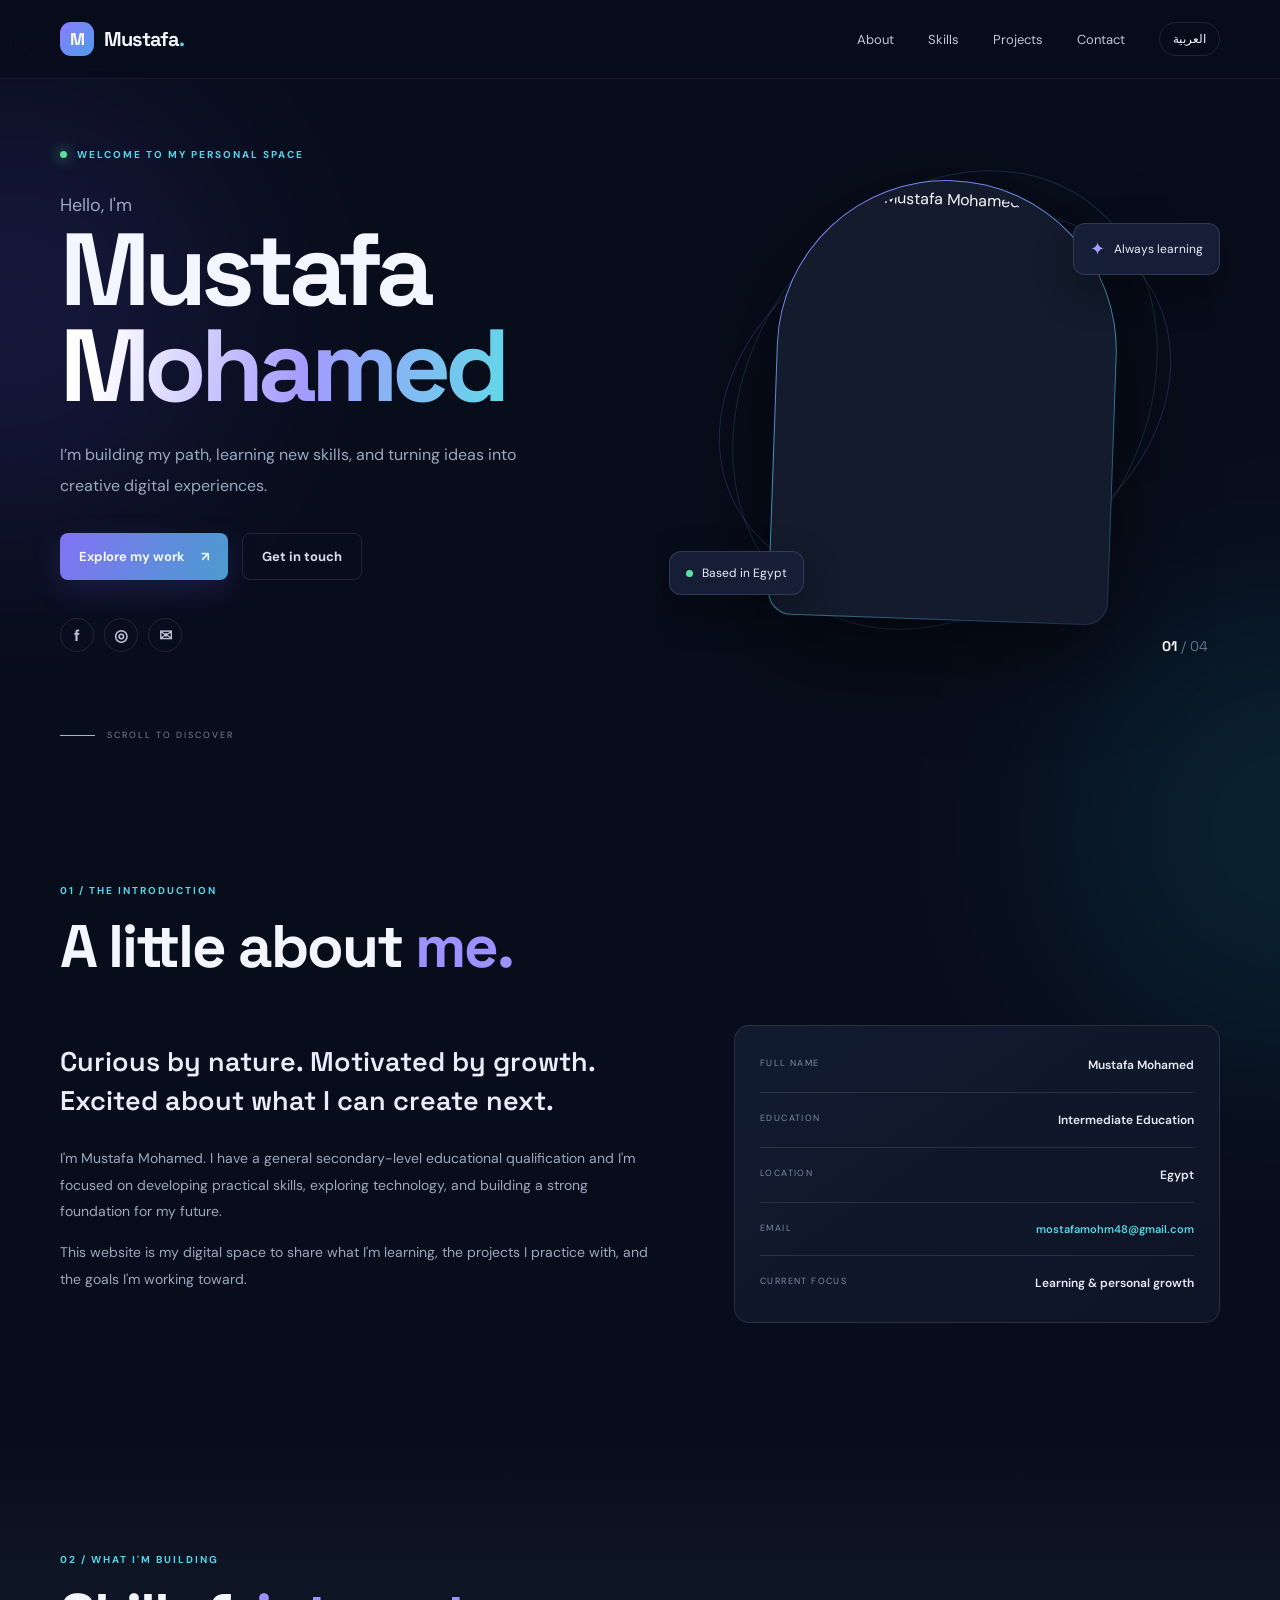
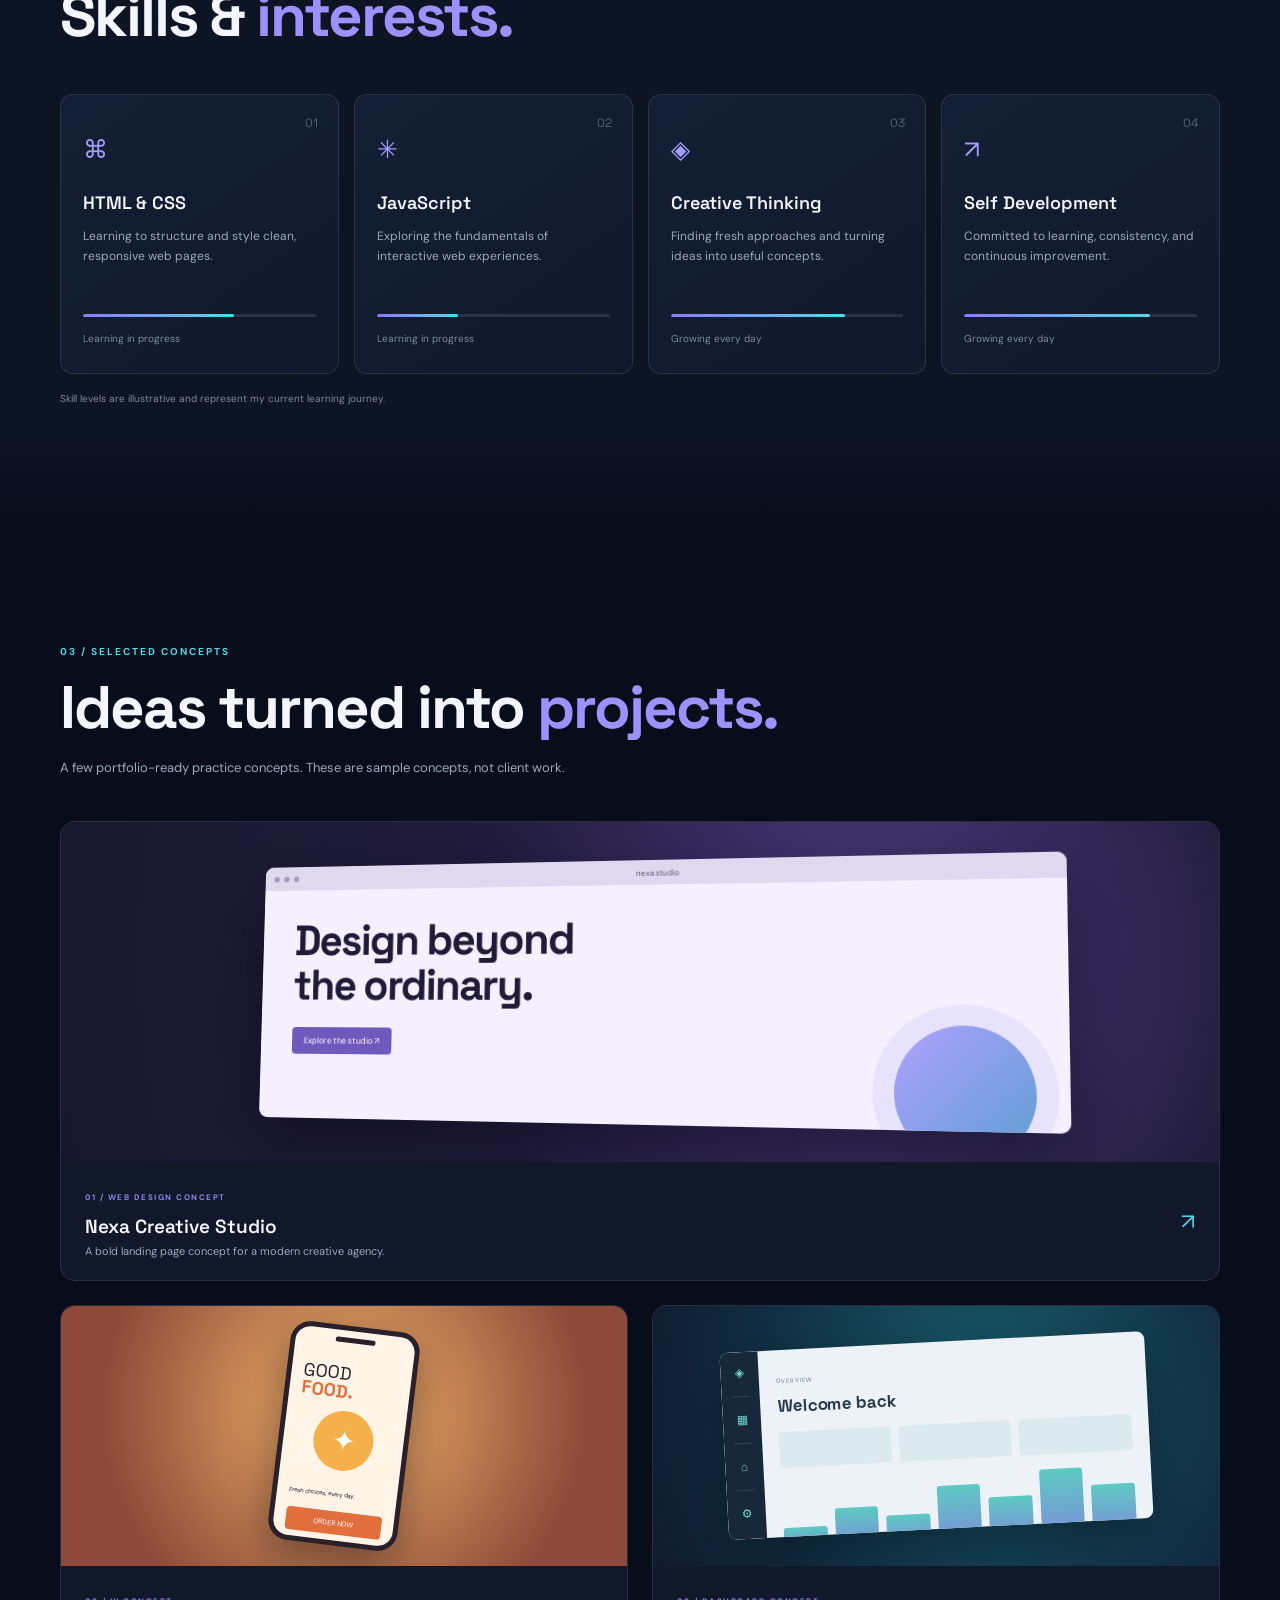
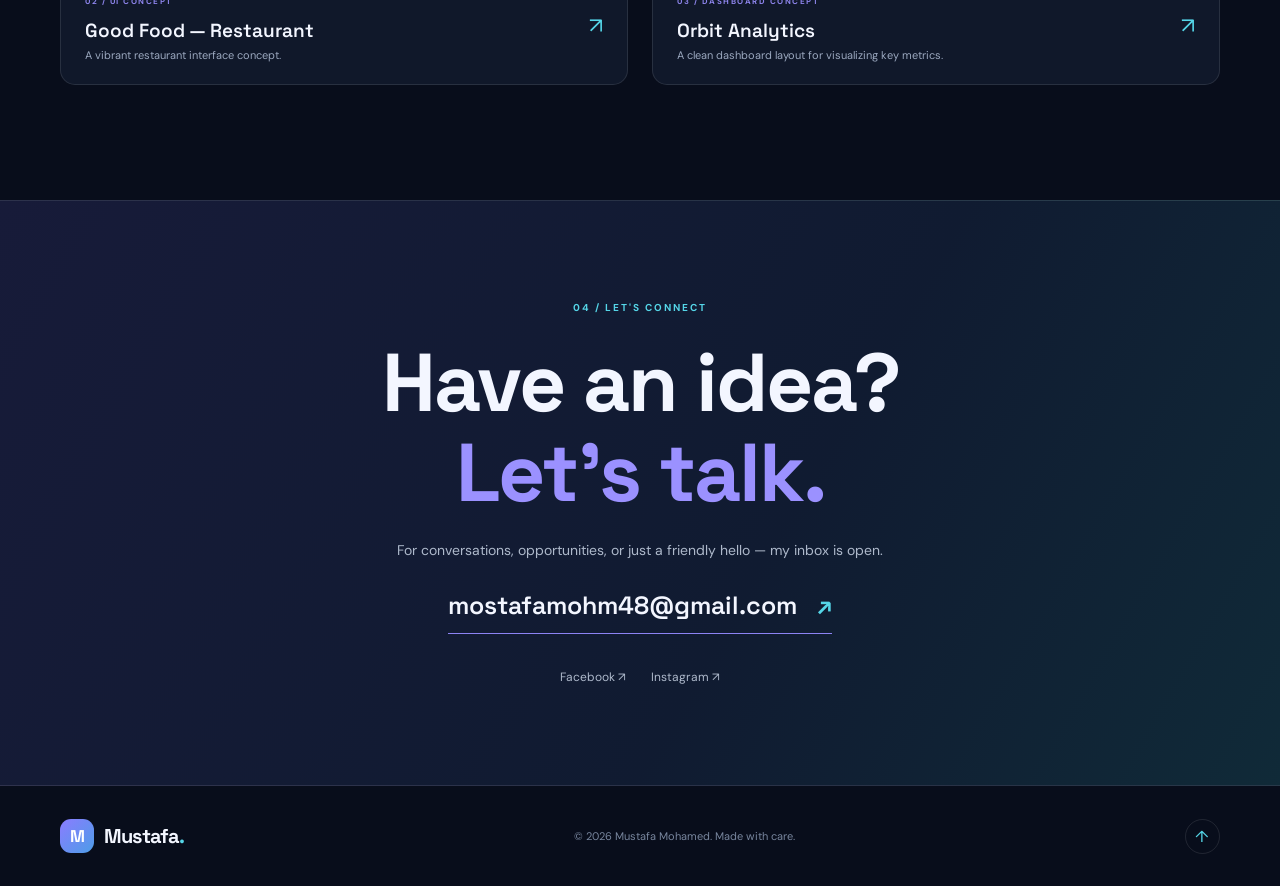
==== index.html @ 1c7d931c "Add files via upload" ====
<!DOCTYPE html>
<html lang="en" dir="ltr">
<head>
  <meta charset="UTF-8">
  <meta name="viewport" content="width=device-width, initial-scale=1.0">
  <meta name="theme-color" content="#080d1b">
  <meta name="description" content="Mustafa Mohamed — personal portfolio. Discover my profile, skills, and selected web design projects.">
  <meta name="keywords" content="Mustafa Mohamed, personal portfolio, web design, HTML, CSS, JavaScript, Egypt">
  <meta name="author" content="Mustafa Mohamed">
  <meta name="robots" content="index, follow">
  <meta property="og:type" content="website">
  <meta property="og:title" content="Mustafa Mohamed | Personal Portfolio">
  <meta property="og:description" content="A personal portfolio showcasing Mustafa Mohamed's profile, skills, and selected projects.">
  <meta property="og:image" content="assets/mustafa-profile.jpg">
  <title>Mustafa Mohamed | Personal Portfolio</title>
  <link rel="icon" href="assets/favicon.svg" type="image/svg+xml">
  <link rel="preconnect" href="https://fonts.googleapis.com">
  <link rel="preconnect" href="https://fonts.gstatic.com" crossorigin>
  <link href="https://fonts.googleapis.com/css2?family=DM+Sans:wght@400;500;600;700&family=Space+Grotesk:wght@400;500;600;700&family=Cairo:wght@400;600;700&display=swap" rel="stylesheet">
  <link rel="stylesheet" href="style.css">
  <script type="application/ld+json">
  {
    "@context": "https://schema.org",
    "@type": "Person",
    "name": "Mustafa Mohamed",
    "email": "mailto:mostafamohm48@gmail.com",
    "sameAs": [
      "https://www.facebook.com/profile.php?id=100082064554480",
      "https://www.instagram.com/mustafa_mohamed232/"
    ],
    "alumniOf": {
      "@type": "EducationalOrganization",
      "name": "Secondary Education"
    }
  }
  </script>
</head>
<body>
  <div class="scroll-progress" id="scrollProgress"></div>
  <div class="ambient ambient-one"></div>
  <div class="ambient ambient-two"></div>

  <header class="site-header" id="top">
    <nav class="nav container" aria-label="Main navigation">
      <a class="brand" href="#top" aria-label="Mustafa Mohamed home"><span class="brand-mark">M</span><span>Mustafa<span class="brand-dot">.</span></span></a>
      <button class="menu-toggle" id="menuToggle" aria-label="Open menu" aria-expanded="false"><span></span><span></span></button>
      <div class="nav-links" id="navLinks">
        <a href="#about" data-en="About" data-ar="من أنا">About</a>
        <a href="#skills" data-en="Skills" data-ar="المهارات">Skills</a>
        <a href="#projects" data-en="Projects" data-ar="المشاريع">Projects</a>
        <a href="#contact" data-en="Contact" data-ar="تواصل معي">Contact</a>
        <button class="language-toggle" id="languageToggle" type="button">العربية</button>
      </div>
    </nav>
  </header>

  <main>
    <section class="hero container">
      <div class="hero-copy reveal">
        <div class="eyebrow"><span class="status-dot"></span><span data-en="WELCOME TO MY PERSONAL SPACE" data-ar="أهلاً بيك في موقعي الشخصي">WELCOME TO MY PERSONAL SPACE</span></div>
        <p class="hero-kicker" data-en="Hello, I'm" data-ar="أهلاً، أنا">Hello, I'm</p>
        <h1>Mustafa<br><span>Mohamed</span></h1>
        <p class="hero-description" data-en="I’m building my path, learning new skills, and turning ideas into creative digital experiences." data-ar="أنا ببني طريقي، وبتعلم مهارات جديدة، وبحوّل الأفكار لتجارب رقمية إبداعية.">I’m building my path, learning new skills, and turning ideas into creative digital experiences.</p>
        <div class="hero-actions">
          <a class="btn btn-primary" href="#projects"><span data-en="Explore my work" data-ar="شوف مشاريعي">Explore my work</span><span aria-hidden="true">↗</span></a>
          <a class="btn btn-ghost" href="#contact" data-en="Get in touch" data-ar="تواصل معي">Get in touch</a>
        </div>
        <div class="hero-socials">
          <a href="https://www.facebook.com/profile.php?id=100082064554480" target="_blank" rel="noopener noreferrer" aria-label="Facebook">f</a>
          <a href="https://www.instagram.com/mustafa_mohamed232/" target="_blank" rel="noopener noreferrer" aria-label="Instagram">◎</a>
          <a href="mailto:mostafamohm48@gmail.com" aria-label="Email">✉</a>
        </div>
      </div>
      <div class="hero-visual reveal">
        <div class="photo-orbit orbit-one"></div><div class="photo-orbit orbit-two"></div>
        <div class="photo-frame"><img src="assets/mustafa-profile.jpg" alt="Portrait of Mustafa Mohamed"></div>
        <div class="floating-card card-top"><span class="mini-icon">✦</span><span data-en="Always learning" data-ar="التعلم مستمر">Always learning</span></div>
        <div class="floating-card card-bottom"><span class="card-line"></span><span data-en="Based in Egypt" data-ar="من مصر">Based in Egypt</span></div>
        <div class="hero-number">01 <span>/ 04</span></div>
      </div>
      <a class="scroll-cue" href="#about"><span></span><span data-en="SCROLL TO DISCOVER" data-ar="انزل لاكتشاف المزيد">SCROLL TO DISCOVER</span></a>
    </section>

    <section class="section container" id="about">
      <div class="section-heading reveal"><p class="section-label">01 / <span data-en="THE INTRODUCTION" data-ar="مقدمة">THE INTRODUCTION</span></p><h2 data-en="A little about <em>me.</em>" data-ar="نبذة <em>عني.</em>">A little about <em>me.</em></h2></div>
      <div class="about-grid">
        <div class="about-text reveal">
          <p class="large-copy" data-en="Curious by nature. Motivated by growth. Excited about what I can create next." data-ar="بحب أتعلم وأتطور، وعندي شغف إني أكتشف أقدر أعمل إيه بعد كده.">Curious by nature. Motivated by growth. Excited about what I can create next.</p>
          <p data-en="I'm Mustafa Mohamed. I have a general secondary-level educational qualification and I'm focused on developing practical skills, exploring technology, and building a strong foundation for my future." data-ar="أنا مصطفى محمد، حاصل على مؤهل متوسط، ومركز على تطوير مهارات عملية واكتشاف التكنولوجيا وبناء أساس قوي لمستقبلي.">I'm Mustafa Mohamed. I have a general secondary-level educational qualification and I'm focused on developing practical skills, exploring technology, and building a strong foundation for my future.</p>
          <p data-en="This website is my digital space to share what I'm learning, the projects I practice with, and the goals I'm working toward." data-ar="الموقع ده مساحتي الرقمية اللي بعرض فيها اللي بتعلمه، والمشاريع التدريبية، والأهداف اللي بسعى أحققها.">This website is my digital space to share what I'm learning, the projects I practice with, and the goals I'm working toward.</p>
        </div>
        <div class="info-panel reveal">
          <div class="info-row"><span data-en="FULL NAME" data-ar="الاسم بالكامل">FULL NAME</span><strong>Mustafa Mohamed</strong></div>
          <div class="info-row"><span data-en="EDUCATION" data-ar="المؤهل الدراسي">EDUCATION</span><strong data-en="Intermediate Education" data-ar="مؤهل متوسط">Intermediate Education</strong></div>
          <div class="info-row"><span data-en="LOCATION" data-ar="الموقع">LOCATION</span><strong data-en="Egypt" data-ar="مصر">Egypt</strong></div>
          <div class="info-row"><span data-en="EMAIL" data-ar="البريد الإلكتروني">EMAIL</span><a href="mailto:mostafamohm48@gmail.com">mostafamohm48@gmail.com</a></div>
          <div class="info-row"><span data-en="CURRENT FOCUS" data-ar="مجال الاهتمام">CURRENT FOCUS</span><strong data-en="Learning & personal growth" data-ar="التعلم والتطوير الشخصي">Learning & personal growth</strong></div>
        </div>
      </div>
    </section>

    <section class="section skills-section" id="skills">
      <div class="container">
        <div class="section-heading reveal"><p class="section-label">02 / <span data-en="WHAT I'M BUILDING" data-ar="المهارات">WHAT I'M BUILDING</span></p><h2 data-en="Skills & <em>interests.</em>" data-ar="مهارات <em>واهتمامات.</em>">Skills & <em>interests.</em></h2></div>
        <div class="skills-grid">
          <article class="skill-card reveal"><span class="skill-index">01</span><div class="skill-icon">⌘</div><h3>HTML & CSS</h3><p data-en="Learning to structure and style clean, responsive web pages." data-ar="تعلم بناء وتنسيق صفحات ويب منظمة ومتجاوبة.">Learning to structure and style clean, responsive web pages.</p><div class="skill-track"><span style="width:65%"></span></div><small data-en="Learning in progress" data-ar="في مرحلة التعلم">Learning in progress</small></article>
          <article class="skill-card reveal"><span class="skill-index">02</span><div class="skill-icon">✳</div><h3>JavaScript</h3><p data-en="Exploring the fundamentals of interactive web experiences." data-ar="استكشاف أساسيات إضافة التفاعل لمواقع الويب.">Exploring the fundamentals of interactive web experiences.</p><div class="skill-track"><span style="width:35%"></span></div><small data-en="Learning in progress" data-ar="في مرحلة التعلم">Learning in progress</small></article>
          <article class="skill-card reveal"><span class="skill-index">03</span><div class="skill-icon">◈</div><h3 data-en="Creative Thinking" data-ar="التفكير الإبداعي">Creative Thinking</h3><p data-en="Finding fresh approaches and turning ideas into useful concepts." data-ar="البحث عن أفكار جديدة وتحويلها لمفاهيم مفيدة.">Finding fresh approaches and turning ideas into useful concepts.</p><div class="skill-track"><span style="width:75%"></span></div><small data-en="Growing every day" data-ar="بتطور كل يوم">Growing every day</small></article>
          <article class="skill-card reveal"><span class="skill-index">04</span><div class="skill-icon">↗</div><h3 data-en="Self Development" data-ar="التطوير الذاتي">Self Development</h3><p data-en="Committed to learning, consistency, and continuous improvement." data-ar="الالتزام بالتعلم والاستمرار والتحسن بشكل دائم.">Committed to learning, consistency, and continuous improvement.</p><div class="skill-track"><span style="width:80%"></span></div><small data-en="Growing every day" data-ar="بتطور كل يوم">Growing every day</small></article>
        </div>
        <p class="honesty-note" data-en="Skill levels are illustrative and represent my current learning journey." data-ar="مستويات المهارات المعروضة للتوضيح وتعبر عن رحلة التعلم الحالية.">Skill levels are illustrative and represent my current learning journey.</p>
      </div>
    </section>

    <section class="section container" id="projects">
      <div class="section-heading reveal"><p class="section-label">03 / <span data-en="SELECTED CONCEPTS" data-ar="نماذج ومشاريع">SELECTED CONCEPTS</span></p><h2 data-en="Ideas turned into <em>projects.</em>" data-ar="أفكار اتحولت إلى <em>مشاريع.</em>">Ideas turned into <em>projects.</em></h2><p class="heading-note" data-en="A few portfolio-ready practice concepts. These are sample concepts, not client work." data-ar="مجموعة نماذج تدريبية للعرض في الموقع، وليست أعمالاً منفذة لعملاء.">A few portfolio-ready practice concepts. These are sample concepts, not client work.</p></div>
      <div class="projects-grid">
        <article class="project-card project-large reveal"><div class="project-art art-one"><div class="mock-browser"><div class="browser-bar"><i></i><i></i><i></i><span>nexa.studio</span></div><div class="mock-content"><b>Design beyond<br>the ordinary.</b><div class="mock-pill">Explore the studio ↗</div><div class="mock-shape"></div></div></div></div><div class="project-meta"><div><span class="project-type">01 / WEB DESIGN CONCEPT</span><h3>Nexa Creative Studio</h3><p data-en="A bold landing page concept for a modern creative agency." data-ar="تصميم صفحة رئيسية عصرية لوكالة إبداعية.">A bold landing page concept for a modern creative agency.</p></div><span class="project-arrow">↗</span></div></article>
        <article class="project-card reveal"><div class="project-art art-two"><div class="phone-mock"><div class="phone-top"></div><span>GOOD<br><b>FOOD.</b></span><div class="food-circle">✦</div><small>Fresh choices, every day.</small><div class="food-button">ORDER NOW</div></div></div><div class="project-meta"><div><span class="project-type">02 / UI CONCEPT</span><h3>Good Food — Restaurant</h3><p data-en="A vibrant restaurant interface concept." data-ar="نموذج واجهة لموقع مطعم بألوان مميزة.">A vibrant restaurant interface concept.</p></div><span class="project-arrow">↗</span></div></article>
        <article class="project-card reveal"><div class="project-art art-three"><div class="dashboard"><div class="dash-sidebar">◈<hr>▦<hr>⌂<hr>⚙</div><div class="dash-main"><span>OVERVIEW</span><b>Welcome back</b><div class="dash-stats"><i></i><i></i><i></i></div><div class="dash-chart"><span></span><span></span><span></span><span></span><span></span><span></span><span></span></div></div></div></div><div class="project-meta"><div><span class="project-type">03 / DASHBOARD CONCEPT</span><h3>Orbit Analytics</h3><p data-en="A clean dashboard layout for visualizing key metrics." data-ar="تصميم لوحة تحكم لعرض البيانات والمؤشرات بشكل واضح.">A clean dashboard layout for visualizing key metrics.</p></div><span class="project-arrow">↗</span></div></article>
      </div>
    </section>

    <section class="contact-section" id="contact">
      <div class="container contact-inner reveal">
        <p class="section-label">04 / <span data-en="LET'S CONNECT" data-ar="خلينا نتواصل">LET'S CONNECT</span></p>
        <h2 data-en="Have an idea?<br><em>Let's talk.</em>" data-ar="عندك فكرة؟<br><em>خلينا نتكلم.</em>">Have an idea?<br><em>Let's talk.</em></h2>
        <p data-en="For conversations, opportunities, or just a friendly hello — my inbox is open." data-ar="للتواصل أو الفرص أو حتى مجرد السلام، ابعتلي رسالة.">For conversations, opportunities, or just a friendly hello — my inbox is open.</p>
        <a class="contact-email" href="mailto:mostafamohm48@gmail.com">mostafamohm48@gmail.com <span>↗</span></a>
        <div class="contact-links"><a href="https://www.facebook.com/profile.php?id=100082064554480" target="_blank" rel="noopener noreferrer">Facebook ↗</a><a href="https://www.instagram.com/mustafa_mohamed232/" target="_blank" rel="noopener noreferrer">Instagram ↗</a></div>
      </div>
    </section>
  </main>

  <footer class="footer container"><a class="brand" href="#top"><span class="brand-mark">M</span><span>Mustafa<span class="brand-dot">.</span></span></a><p>© <span id="year"></span> Mustafa Mohamed. <span data-en="Made with care." data-ar="صُنع بكل اهتمام.">Made with care.</span></p><a href="#top" class="back-top" aria-label="Back to top">↑</a></footer>
  <script src="script.js"></script>
</body>
</html>
---- style.css ----
@import url('https://fonts.googleapis.com/css2?family=DM+Sans:wght@400;500;600;700&family=Space+Grotesk:wght@400;500;600;700&display=swap');
:root{--bg:#080d1b;--panel:#10182b;--panel2:#121d33;--text:#f3f6ff;--muted:#9ba8bf;--line:rgba(255,255,255,.1);--accent:#8b7cff;--cyan:#55d6e8;--font:'DM Sans',sans-serif;--display:'Space Grotesk',sans-serif}
*{box-sizing:border-box}html{scroll-behavior:smooth;scroll-padding-top:90px}body{margin:0;background:var(--bg);color:var(--text);font-family:var(--font);overflow-x:hidden}a{color:inherit;text-decoration:none}button{font:inherit}.container{width:min(1160px,calc(100% - 48px));margin:auto}.scroll-progress{position:fixed;z-index:1000;top:0;left:0;width:0;height:3px;background:linear-gradient(90deg,var(--accent),var(--cyan))}.ambient{position:absolute;width:420px;height:420px;border-radius:50%;filter:blur(110px);opacity:.15;pointer-events:none}.ambient-one{top:100px;left:-200px;background:#6958ff}.ambient-two{top:620px;right:-220px;background:#1ca9c0}
.site-header{position:sticky;top:0;z-index:100;background:rgba(8,13,27,.82);backdrop-filter:blur(18px);border-bottom:1px solid rgba(255,255,255,.06)}.nav{height:78px;display:flex;align-items:center;justify-content:space-between}.brand{display:flex;align-items:center;gap:10px;font:700 20px var(--display);letter-spacing:-.8px}.brand-mark{display:grid;place-items:center;width:34px;height:34px;border-radius:11px;background:linear-gradient(135deg,var(--accent),#4d9de8);font-size:17px;color:white}.brand-dot{color:var(--cyan)}.nav-links{display:flex;align-items:center;gap:34px}.nav-links>a{font-size:13px;color:#c0c9d9;transition:.25s}.nav-links>a:hover{color:var(--cyan)}.language-toggle{border:1px solid var(--line);background:transparent;color:var(--text);border-radius:20px;padding:8px 13px;cursor:pointer;font-size:12px}.menu-toggle{display:none;background:none;border:0}.hero{min-height:690px;display:grid;grid-template-columns:1.05fr .95fr;align-items:center;position:relative;padding-top:42px;padding-bottom:90px}.hero-copy{position:relative;z-index:2}.eyebrow,.section-label,.project-type{font-size:10px;letter-spacing:2px;color:var(--cyan);font-weight:700}.eyebrow{display:flex;align-items:center;gap:10px;margin-bottom:32px}.status-dot{width:7px;height:7px;background:#5ce0a0;border-radius:50%;box-shadow:0 0 14px #5ce0a0}.hero-kicker{color:var(--muted);font-size:18px;margin:0 0 5px}.hero h1{font:700 clamp(58px,8vw,104px)/.94 var(--display);letter-spacing:-6px;margin:0 0 26px}.hero h1 span{background:linear-gradient(100deg,#fff 10%,#a49aff 55%,#61d9e7);background-clip:text;-webkit-background-clip:text;color:transparent}.hero-description{max-width:470px;color:var(--muted);font-size:16px;line-height:1.9}.hero-actions{display:flex;gap:14px;margin-top:32px;flex-wrap:wrap}.btn{padding:14px 19px;border-radius:8px;font-size:13px;font-weight:700;display:inline-flex;align-items:center;gap:16px;transition:.3s}.btn-primary{background:linear-gradient(110deg,#8173f4,#4b9bcf);box-shadow:0 10px 30px #645be533}.btn-primary:hover{transform:translateY(-4px);box-shadow:0 15px 35px #645be555}.btn-ghost{border:1px solid var(--line);color:#d8deeb}.btn-ghost:hover{border-color:var(--cyan);color:var(--cyan)}.hero-socials{display:flex;gap:10px;margin-top:38px}.hero-socials a{width:34px;height:34px;border:1px solid var(--line);border-radius:50%;display:grid;place-items:center;color:#b6c0d2;font-weight:700;transition:.25s}.hero-socials a:hover{background:var(--panel2);color:var(--cyan);transform:translateY(-3px)}.hero-visual{height:510px;position:relative;display:grid;place-items:center}.photo-frame{position:relative;z-index:2;width:min(340px,75%);height:440px;border-radius:180px 180px 24px 24px;padding:9px;background:linear-gradient(145deg,#8d80ff,#3b8fae 55%,#1b2943);box-shadow:0 30px 90px #0008;transform:rotate(2deg);animation:float 6s ease-in-out infinite}.photo-frame:before{content:"";position:absolute;inset:1px;border-radius:inherit;background:#131b2c;z-index:-1}.photo-frame img{width:100%;height:100%;object-fit:cover;object-position:center 35%;border-radius:inherit;display:block}.photo-orbit{position:absolute;border:1px solid #8c82ff38;border-radius:50%;transform:rotate(-25deg)}.orbit-one{width:470px;height:360px}.orbit-two{width:390px;height:490px;border-color:#55d6e82b;transform:rotate(35deg)}.floating-card{position:absolute;z-index:3;background:#172139eF;border:1px solid #ffffff20;border-radius:12px;padding:13px 16px;box-shadow:0 15px 40px #0005;display:flex;align-items:center;gap:9px;font-size:12px;color:#e8edfa;backdrop-filter:blur(10px)}.card-top{top:78px;right:0}.card-bottom{bottom:60px;left:0}.mini-icon{color:#a89cff;font-size:18px}.card-line{width:7px;height:7px;background:#5ce0a0;border-radius:50%}.hero-number{position:absolute;bottom:0;right:12px;color:#fff;font:700 14px var(--display)}.hero-number span{color:#64728b;font-weight:400}.scroll-cue{position:absolute;bottom:28px;left:0;display:flex;align-items:center;gap:12px;font-size:9px;letter-spacing:2px;color:#77849c}.scroll-cue span:first-child{height:1px;width:35px;background:var(--cyan)}
.section{padding-top:115px;padding-bottom:115px}.section-heading{margin-bottom:45px}.section-label{margin:0 0 17px}.section-heading h2,.contact-inner h2{font:700 clamp(38px,5vw,60px)/1.1 var(--display);letter-spacing:-2px;margin:0}.section-heading h2 em,.contact-inner h2 em{font-style:normal;color:#9b91ff}.about-grid{display:grid;grid-template-columns:1.1fr .9fr;gap:80px;align-items:center}.large-copy{font:600 27px/1.45 var(--display);color:#e9edfa;margin:0 0 25px}.about-text p:not(.large-copy){color:var(--muted);font-size:14px;line-height:1.9}.info-panel{padding:12px 25px;background:linear-gradient(145deg,#111b30,#0d1425);border:1px solid var(--line);border-radius:15px}.info-row{display:flex;justify-content:space-between;gap:15px;padding:19px 0;border-bottom:1px solid var(--line);font-size:12px}.info-row:last-child{border:0}.info-row span{font-size:9px;letter-spacing:1.4px;color:#7e8ca5}.info-row strong,.info-row a{font-weight:600;color:#e6ebf7;text-align:right}.info-row a{color:var(--cyan);font-size:11px}
.skills-section{background:linear-gradient(180deg,transparent,#0d1424 18%,#0d1424 85%,transparent)}.skills-grid{display:grid;grid-template-columns:repeat(4,1fr);gap:15px}.skill-card{position:relative;overflow:hidden;background:linear-gradient(145deg,#141f35,#10182a);border:1px solid var(--line);border-radius:13px;padding:26px 22px;transition:.35s}.skill-card:hover{transform:translateY(-7px);border-color:#8b7cff77}.skill-index{position:absolute;right:20px;top:20px;color:#53617a;font:12px var(--display)}.skill-icon{font-size:25px;color:#a69cff;margin:12px 0 25px}.skill-card h3{font:600 18px var(--display);margin:0 0 10px}.skill-card p{min-height:65px;color:var(--muted);font-size:12px;line-height:1.7}.skill-track{height:3px;background:#28334a;border-radius:5px;margin:23px 0 9px;overflow:hidden}.skill-track span{display:block;height:100%;background:linear-gradient(90deg,var(--accent),var(--cyan));border-radius:5px}.skill-card small,.honesty-note{color:#7d8aa1;font-size:10px}.honesty-note{margin-top:18px}
.heading-note{color:var(--muted);font-size:13px;margin-top:18px}.projects-grid{display:grid;grid-template-columns:1fr 1fr;gap:24px}.project-card{border:1px solid var(--line);border-radius:15px;overflow:hidden;background:#10182a;transition:.35s}.project-card:hover{transform:translateY(-6px);border-color:#8176ed77}.project-large{grid-column:span 2}.project-art{height:260px;display:grid;place-items:center;overflow:hidden;position:relative}.project-large .project-art{height:340px}.art-one{background:radial-gradient(circle at 70% 40%,#4e3c83,#211c3c 48%,#17172c)}.mock-browser{width:70%;height:78%;background:#f4f0ff;border-radius:9px;box-shadow:0 25px 70px #08061488;overflow:hidden;transform:perspective(900px) rotateY(-8deg) rotateX(3deg)}.browser-bar{height:25px;background:#ded9ee;display:flex;align-items:center;gap:5px;padding:0 10px}.browser-bar i{width:6px;height:6px;border-radius:50%;background:#a39ab8}.browser-bar span{margin:auto;font:8px var(--font);color:#5c536f}.mock-content{height:calc(100% - 25px);padding:30px 35px;position:relative;color:#211c36}.mock-content b{font:700 clamp(22px,4vw,45px)/1.05 var(--display);letter-spacing:-2px}.mock-pill{margin-top:20px;background:#6f59bd;color:#fff;width:max-content;padding:8px 13px;border-radius:4px;font-size:9px}.mock-shape{position:absolute;width:130px;height:130px;border-radius:50%;background:linear-gradient(135deg,#b0a0ff,#5d9fd0);right:30px;bottom:-30px;box-shadow:0 0 0 20px #9d8ce522}.art-two{background:radial-gradient(circle at 50% 40%,#f6b66c,#8d4a39 75%)}.phone-mock{height:220px;width:130px;background:#fff4e6;border:5px solid #29202a;border-radius:20px;box-shadow:0 15px 40px #301c1c88;padding:22px 12px;color:#24202a;position:relative;transform:rotate(7deg)}.phone-top{position:absolute;top:7px;left:40px;width:40px;height:5px;border-radius:5px;background:#29202a}.phone-mock>span{display:block;font:18px/1 var(--display);margin-top:12px}.phone-mock>span b{color:#e16e3d}.food-circle{margin:10px auto;width:60px;height:60px;border-radius:50%;background:#f5b04c;display:grid;place-items:center;font-size:28px;color:white}.phone-mock small{font-size:6px}.food-button{margin-top:10px;background:#e16e3d;color:white;text-align:center;padding:7px;font-size:7px;border-radius:4px}.art-three{background:radial-gradient(circle at 60% 40%,#1b6674,#122f43 65%,#111a2e)}.dashboard{width:75%;height:72%;background:#edf2f8;border-radius:8px;display:flex;overflow:hidden;box-shadow:0 20px 60px #07131e99;transform:rotate(-3deg)}.dash-sidebar{width:38px;background:#17283a;color:#72d5d1;text-align:center;padding:13px 0;font-size:12px}.dash-sidebar hr{border:0;border-top:1px solid #ffffff22;margin:15px 10px}.dash-main{padding:17px;color:#263a4a;flex:1}.dash-main>span{font-size:6px;letter-spacing:1px;color:#67808f}.dash-main>b{display:block;font:700 17px var(--display);margin:7px 0 15px}.dash-stats{display:flex;gap:8px}.dash-stats i{height:36px;flex:1;background:#dce9ef;border-radius:4px}.dash-chart{height:70px;margin-top:12px;display:flex;align-items:end;gap:8px;border-bottom:1px solid #bdcbd4}.dash-chart span{flex:1;background:linear-gradient(#5ecac2,#7a91d9);border-radius:3px 3px 0 0}.dash-chart span:nth-child(1){height:30%}.dash-chart span:nth-child(2){height:55%}.dash-chart span:nth-child(3){height:40%}.dash-chart span:nth-child(4){height:80%}.dash-chart span:nth-child(5){height:60%}.dash-chart span:nth-child(6){height:95%}.dash-chart span:nth-child(7){height:70%}.project-meta{padding:22px 24px;display:flex;justify-content:space-between;align-items:center}.project-type{font-size:8px;letter-spacing:1.5px;color:#8e85ed}.project-meta h3{font:600 19px var(--display);margin:9px 0 5px}.project-meta p{font-size:11px;color:var(--muted);margin:0}.project-arrow{font-size:22px;color:var(--cyan)}
.contact-section{background:linear-gradient(120deg,#171b39,#101b31 60%,#102a38);border-top:1px solid var(--line);border-bottom:1px solid var(--line);padding:100px 0}.contact-inner{text-align:center}.contact-inner .section-label{margin-bottom:24px}.contact-inner h2{font-size:clamp(48px,7vw,82px)}.contact-inner>p:not(.section-label){color:#aeb9cb;font-size:14px;margin:23px 0 30px}.contact-email{font:600 clamp(17px,3vw,25px) var(--display);display:inline-flex;gap:20px;align-items:center;border-bottom:1px solid #8c83f4;padding-bottom:12px}.contact-email span{color:var(--cyan)}.contact-links{display:flex;justify-content:center;gap:25px;margin-top:35px}.contact-links a{font-size:12px;color:#aeb9cb}.contact-links a:hover{color:var(--cyan)}.footer{height:100px;display:flex;align-items:center;justify-content:space-between}.footer p{font-size:11px;color:#78869e}.back-top{width:35px;height:35px;border:1px solid var(--line);border-radius:50%;display:grid;place-items:center;color:var(--cyan)}
.reveal{opacity:0;transform:translateY(25px);transition:opacity .75s ease,transform .75s ease}.reveal.visible{opacity:1;transform:translateY(0)}@keyframes float{0%,100%{transform:translateY(0) rotate(2deg)}50%{transform:translateY(-12px) rotate(1deg)}}
html[dir="rtl"] body{font-family:'Cairo',var(--font),sans-serif}html[dir="rtl"] .hero h1,html[dir="rtl"] .section-heading h2,html[dir="rtl"] .contact-inner h2{letter-spacing:0}html[dir="rtl"] .eyebrow{letter-spacing:0}html[dir="rtl"] .hero-copy,html[dir="rtl"] .section-heading,html[dir="rtl"] .about-text{text-align:right}html[dir="rtl"] .hero-visual{direction:ltr}html[dir="rtl"] .card-top{right:auto;left:0}html[dir="rtl"] .card-bottom{left:auto;right:0}html[dir="rtl"] .hero-number{right:auto;left:12px}html[dir="rtl"] .scroll-cue{left:auto;right:0}html[dir="rtl"] .info-row{flex-direction:row-reverse}html[dir="rtl"] .info-row strong,html[dir="rtl"] .info-row a{text-align:left}html[dir="rtl"] .skill-index{right:auto;left:20px}html[dir="rtl"] .project-meta{flex-direction:row-reverse}html[dir="rtl"] .contact-inner{text-align:center}
@media(max-width:900px){.hero{min-height:620px;grid-template-columns:1fr  .85fr}.hero h1{font-size:75px}.photo-frame{height:390px}.hero-visual{height:460px}.skills-grid{grid-template-columns:repeat(2,1fr)}.about-grid{gap:35px}}
@media(max-width:680px){.container{width:min(100% - 34px,540px)}.nav{height:68px}.menu-toggle{display:flex;flex-direction:column;gap:5px;padding:10px}.menu-toggle span{width:22px;height:2px;background:#fff}.nav-links{display:none;position:absolute;top:68px;left:0;right:0;background:#0d1527;padding:22px;flex-direction:column;gap:22px;border-bottom:1px solid var(--line)}.nav-links.open{display:flex}.hero{display:flex;flex-direction:column;align-items:stretch;padding-top:65px;padding-bottom:100px;gap:30px}.hero h1{font-size:70px;letter-spacing:-4px}.hero-copy{order:1}.hero-visual{order:2;height:410px}.photo-frame{height:365px;width:260px}.orbit-one{width:340px;height:280px}.orbit-two{width:300px;height:400px}.card-top{top:45px;right:0}.card-bottom{bottom:35px;left:0}.hero-number{bottom:0}.scroll-cue{bottom:28px}.section{padding-top:80px;padding-bottom:80px}.section-heading h2{font-size:42px}.about-grid{grid-template-columns:1fr;gap:25px}.large-copy{font-size:23px}.skills-grid{grid-template-columns:1fr 1fr;gap:10px}.skill-card{padding:20px 15px}.skill-card h3{font-size:15px}.skill-card p{font-size:11px}.projects-grid{grid-template-columns:1fr}.project-large{grid-column:auto}.project-large .project-art{height:260px}.project-art{height:230px}.mock-browser{width:84%}.mock-content{padding:25px 20px}.mock-shape{width:85px;height:85px;right:15px}.project-meta{padding:18px}.project-meta h3{font-size:16px}.contact-section{padding:75px 0}.footer{height:auto;min-height:90px;gap:12px;flex-wrap:wrap}.footer p{font-size:9px}.info-row{flex-wrap:wrap}.info-row strong,.info-row a{max-width:65%;overflow-wrap:anywhere}}
@media(max-width:390px){.skills-grid{grid-template-columns:1fr}.hero h1{font-size:60px}.contact-email{font-size:16px}}
@media(prefers-reduced-motion:reduce){*,*::before,*::after{scroll-behavior:auto!important;animation-duration:.01ms!important;transition-duration:.01ms!important}.reveal{opacity:1;transform:none}}
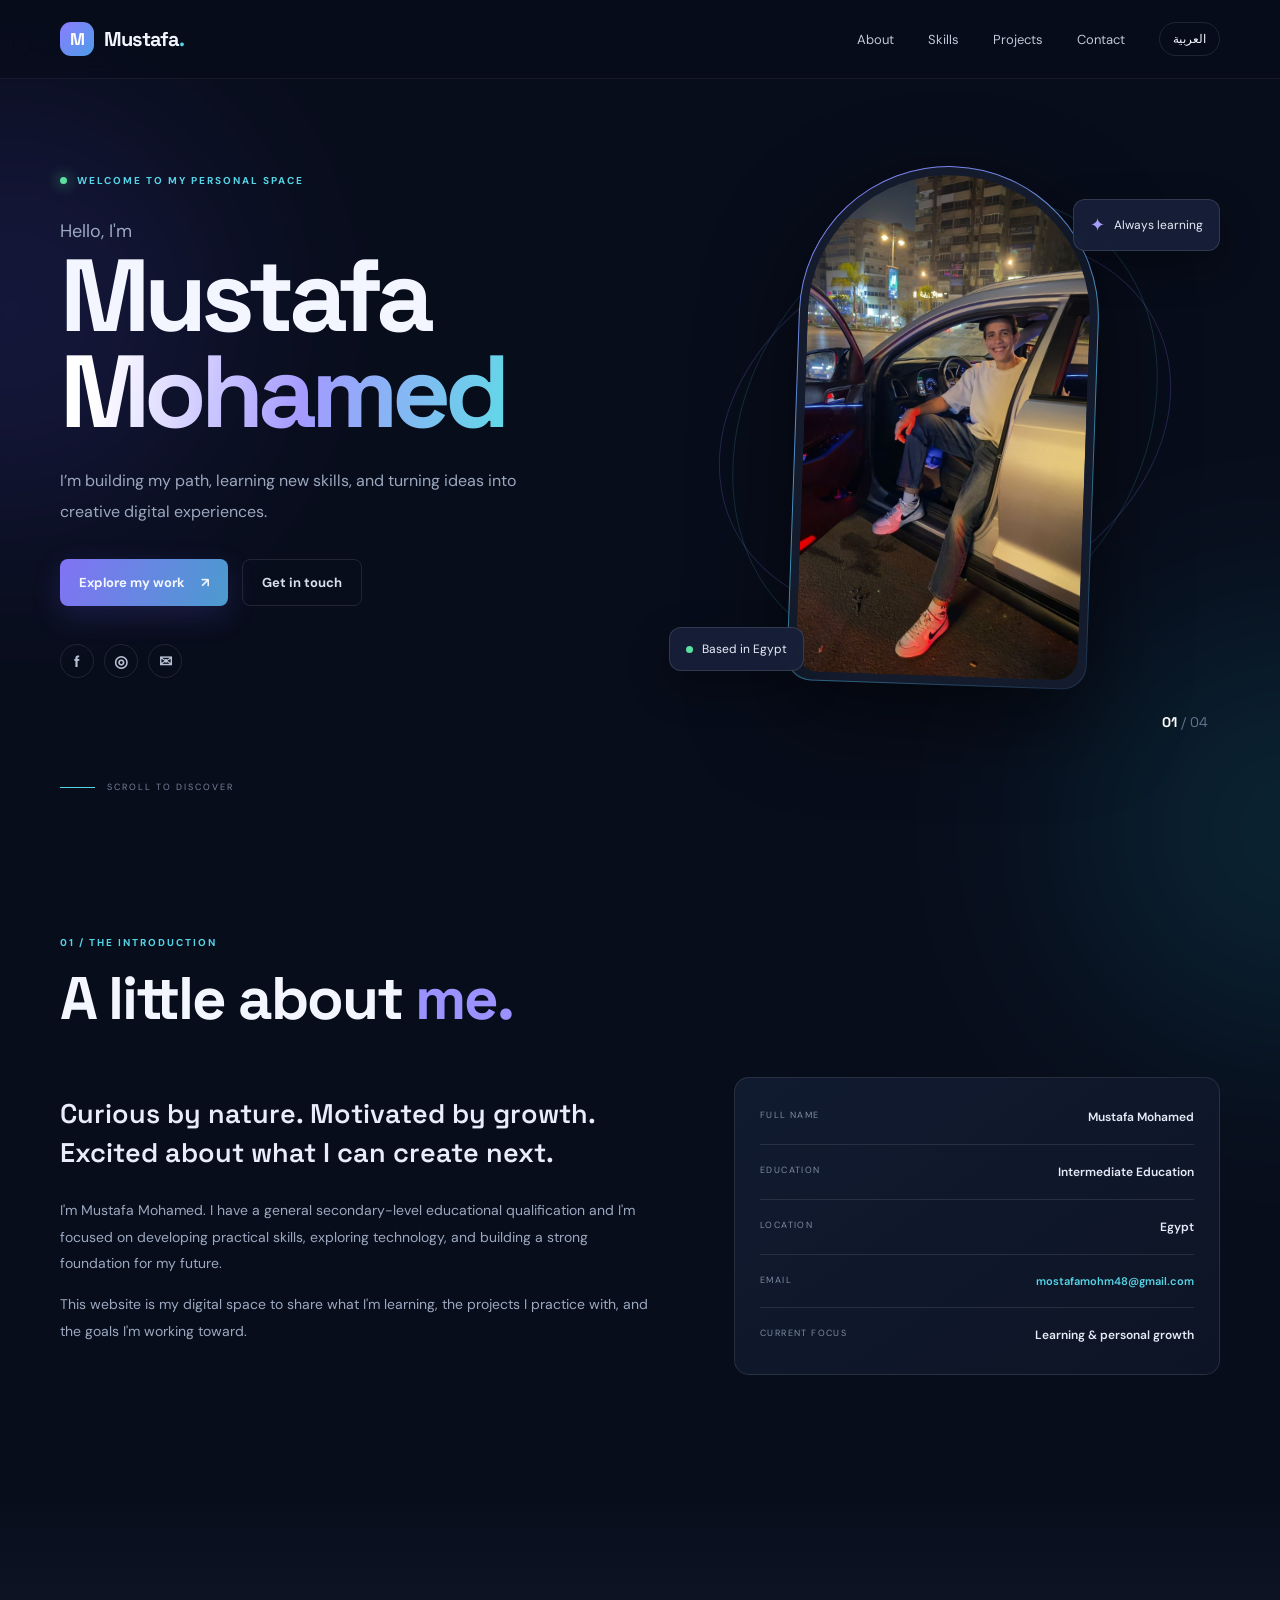
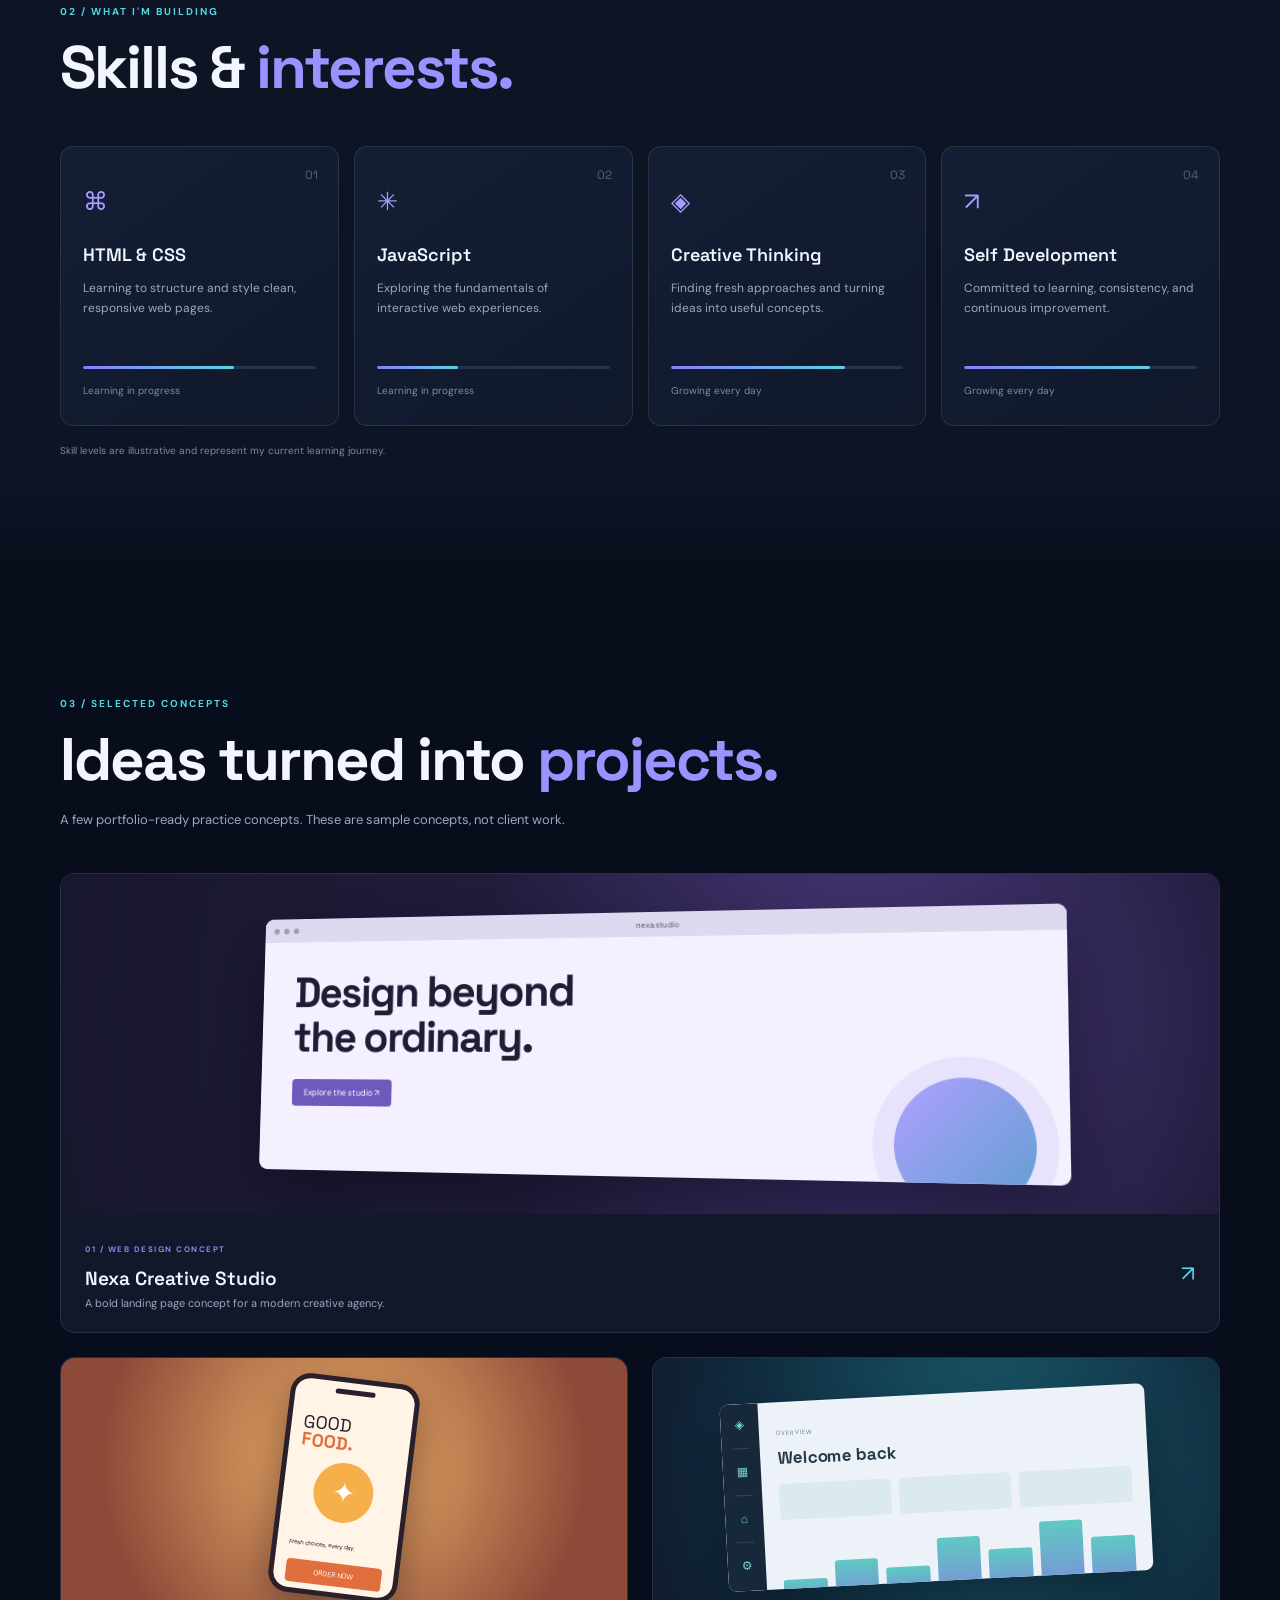
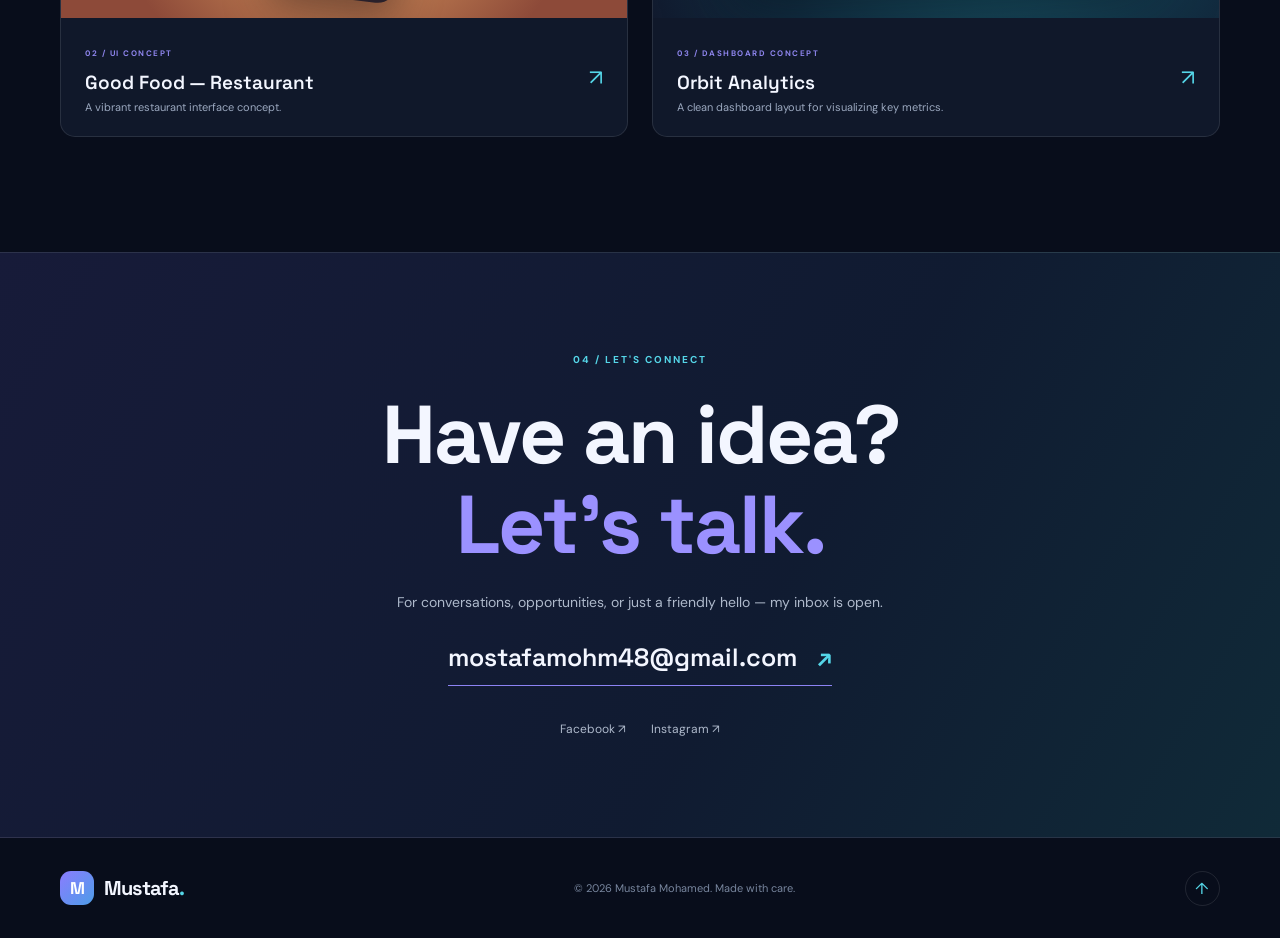
==== commit 66eb2041: "Add files via upload" ====
--- a/index.html
+++ b/index.html
@@ -11,9 +11,9 @@
   <meta property="og:type" content="website">
   <meta property="og:title" content="Mustafa Mohamed | Personal Portfolio">
   <meta property="og:description" content="A personal portfolio showcasing Mustafa Mohamed's profile, skills, and selected projects.">
-  <meta property="og:image" content="assets/mustafa-profile.jpg">
+  <meta property="og:image" content="photo.jpg">
   <title>Mustafa Mohamed | Personal Portfolio</title>
-  <link rel="icon" href="assets/favicon.svg" type="image/svg+xml">
+  <link rel="icon" href="favicon.svg" type="image/svg+xml">
   <link rel="preconnect" href="https://fonts.googleapis.com">
   <link rel="preconnect" href="https://fonts.gstatic.com" crossorigin>
   <link href="https://fonts.googleapis.com/css2?family=DM+Sans:wght@400;500;600;700&family=Space+Grotesk:wght@400;500;600;700&family=Cairo:wght@400;600;700&display=swap" rel="stylesheet">
@@ -73,7 +73,7 @@
       </div>
       <div class="hero-visual reveal">
         <div class="photo-orbit orbit-one"></div><div class="photo-orbit orbit-two"></div>
-        <div class="photo-frame"><img src="assets/mustafa-profile.jpg" alt="Portrait of Mustafa Mohamed"></div>
+        <div class="photo-frame"><img src="photo.jpg" alt="Portrait of Mustafa Mohamed"></div>
         <div class="floating-card card-top"><span class="mini-icon">✦</span><span data-en="Always learning" data-ar="التعلم مستمر">Always learning</span></div>
         <div class="floating-card card-bottom"><span class="card-line"></span><span data-en="Based in Egypt" data-ar="من مصر">Based in Egypt</span></div>
         <div class="hero-number">01 <span>/ 04</span></div>
--- a/style.css
+++ b/style.css
@@ -1,14 +1,14 @@
 @import url('https://fonts.googleapis.com/css2?family=DM+Sans:wght@400;500;600;700&family=Space+Grotesk:wght@400;500;600;700&display=swap');
 :root{--bg:#080d1b;--panel:#10182b;--panel2:#121d33;--text:#f3f6ff;--muted:#9ba8bf;--line:rgba(255,255,255,.1);--accent:#8b7cff;--cyan:#55d6e8;--font:'DM Sans',sans-serif;--display:'Space Grotesk',sans-serif}
 *{box-sizing:border-box}html{scroll-behavior:smooth;scroll-padding-top:90px}body{margin:0;background:var(--bg);color:var(--text);font-family:var(--font);overflow-x:hidden}a{color:inherit;text-decoration:none}button{font:inherit}.container{width:min(1160px,calc(100% - 48px));margin:auto}.scroll-progress{position:fixed;z-index:1000;top:0;left:0;width:0;height:3px;background:linear-gradient(90deg,var(--accent),var(--cyan))}.ambient{position:absolute;width:420px;height:420px;border-radius:50%;filter:blur(110px);opacity:.15;pointer-events:none}.ambient-one{top:100px;left:-200px;background:#6958ff}.ambient-two{top:620px;right:-220px;background:#1ca9c0}
-.site-header{position:sticky;top:0;z-index:100;background:rgba(8,13,27,.82);backdrop-filter:blur(18px);border-bottom:1px solid rgba(255,255,255,.06)}.nav{height:78px;display:flex;align-items:center;justify-content:space-between}.brand{display:flex;align-items:center;gap:10px;font:700 20px var(--display);letter-spacing:-.8px}.brand-mark{display:grid;place-items:center;width:34px;height:34px;border-radius:11px;background:linear-gradient(135deg,var(--accent),#4d9de8);font-size:17px;color:white}.brand-dot{color:var(--cyan)}.nav-links{display:flex;align-items:center;gap:34px}.nav-links>a{font-size:13px;color:#c0c9d9;transition:.25s}.nav-links>a:hover{color:var(--cyan)}.language-toggle{border:1px solid var(--line);background:transparent;color:var(--text);border-radius:20px;padding:8px 13px;cursor:pointer;font-size:12px}.menu-toggle{display:none;background:none;border:0}.hero{min-height:690px;display:grid;grid-template-columns:1.05fr .95fr;align-items:center;position:relative;padding-top:42px;padding-bottom:90px}.hero-copy{position:relative;z-index:2}.eyebrow,.section-label,.project-type{font-size:10px;letter-spacing:2px;color:var(--cyan);font-weight:700}.eyebrow{display:flex;align-items:center;gap:10px;margin-bottom:32px}.status-dot{width:7px;height:7px;background:#5ce0a0;border-radius:50%;box-shadow:0 0 14px #5ce0a0}.hero-kicker{color:var(--muted);font-size:18px;margin:0 0 5px}.hero h1{font:700 clamp(58px,8vw,104px)/.94 var(--display);letter-spacing:-6px;margin:0 0 26px}.hero h1 span{background:linear-gradient(100deg,#fff 10%,#a49aff 55%,#61d9e7);background-clip:text;-webkit-background-clip:text;color:transparent}.hero-description{max-width:470px;color:var(--muted);font-size:16px;line-height:1.9}.hero-actions{display:flex;gap:14px;margin-top:32px;flex-wrap:wrap}.btn{padding:14px 19px;border-radius:8px;font-size:13px;font-weight:700;display:inline-flex;align-items:center;gap:16px;transition:.3s}.btn-primary{background:linear-gradient(110deg,#8173f4,#4b9bcf);box-shadow:0 10px 30px #645be533}.btn-primary:hover{transform:translateY(-4px);box-shadow:0 15px 35px #645be555}.btn-ghost{border:1px solid var(--line);color:#d8deeb}.btn-ghost:hover{border-color:var(--cyan);color:var(--cyan)}.hero-socials{display:flex;gap:10px;margin-top:38px}.hero-socials a{width:34px;height:34px;border:1px solid var(--line);border-radius:50%;display:grid;place-items:center;color:#b6c0d2;font-weight:700;transition:.25s}.hero-socials a:hover{background:var(--panel2);color:var(--cyan);transform:translateY(-3px)}.hero-visual{height:510px;position:relative;display:grid;place-items:center}.photo-frame{position:relative;z-index:2;width:min(340px,75%);height:440px;border-radius:180px 180px 24px 24px;padding:9px;background:linear-gradient(145deg,#8d80ff,#3b8fae 55%,#1b2943);box-shadow:0 30px 90px #0008;transform:rotate(2deg);animation:float 6s ease-in-out infinite}.photo-frame:before{content:"";position:absolute;inset:1px;border-radius:inherit;background:#131b2c;z-index:-1}.photo-frame img{width:100%;height:100%;object-fit:cover;object-position:center 35%;border-radius:inherit;display:block}.photo-orbit{position:absolute;border:1px solid #8c82ff38;border-radius:50%;transform:rotate(-25deg)}.orbit-one{width:470px;height:360px}.orbit-two{width:390px;height:490px;border-color:#55d6e82b;transform:rotate(35deg)}.floating-card{position:absolute;z-index:3;background:#172139eF;border:1px solid #ffffff20;border-radius:12px;padding:13px 16px;box-shadow:0 15px 40px #0005;display:flex;align-items:center;gap:9px;font-size:12px;color:#e8edfa;backdrop-filter:blur(10px)}.card-top{top:78px;right:0}.card-bottom{bottom:60px;left:0}.mini-icon{color:#a89cff;font-size:18px}.card-line{width:7px;height:7px;background:#5ce0a0;border-radius:50%}.hero-number{position:absolute;bottom:0;right:12px;color:#fff;font:700 14px var(--display)}.hero-number span{color:#64728b;font-weight:400}.scroll-cue{position:absolute;bottom:28px;left:0;display:flex;align-items:center;gap:12px;font-size:9px;letter-spacing:2px;color:#77849c}.scroll-cue span:first-child{height:1px;width:35px;background:var(--cyan)}
+.site-header{position:sticky;top:0;z-index:100;background:rgba(8,13,27,.82);backdrop-filter:blur(18px);border-bottom:1px solid rgba(255,255,255,.06)}.nav{height:78px;display:flex;align-items:center;justify-content:space-between}.brand{display:flex;align-items:center;gap:10px;font:700 20px var(--display);letter-spacing:-.8px}.brand-mark{display:grid;place-items:center;width:34px;height:34px;border-radius:11px;background:linear-gradient(135deg,var(--accent),#4d9de8);font-size:17px;color:white}.brand-dot{color:var(--cyan)}.nav-links{display:flex;align-items:center;gap:34px}.nav-links>a{font-size:13px;color:#c0c9d9;transition:.25s}.nav-links>a:hover{color:var(--cyan)}.language-toggle{border:1px solid var(--line);background:transparent;color:var(--text);border-radius:20px;padding:8px 13px;cursor:pointer;font-size:12px}.menu-toggle{display:none;background:none;border:0}.hero{min-height:690px;display:grid;grid-template-columns:1.05fr .95fr;align-items:center;position:relative;padding-top:42px;padding-bottom:90px}.hero-copy{position:relative;z-index:2}.eyebrow,.section-label,.project-type{font-size:10px;letter-spacing:2px;color:var(--cyan);font-weight:700}.eyebrow{display:flex;align-items:center;gap:10px;margin-bottom:32px}.status-dot{width:7px;height:7px;background:#5ce0a0;border-radius:50%;box-shadow:0 0 14px #5ce0a0}.hero-kicker{color:var(--muted);font-size:18px;margin:0 0 5px}.hero h1{font:700 clamp(58px,8vw,104px)/.94 var(--display);letter-spacing:-6px;margin:0 0 26px}.hero h1 span{background:linear-gradient(100deg,#fff 10%,#a49aff 55%,#61d9e7);background-clip:text;-webkit-background-clip:text;color:transparent}.hero-description{max-width:470px;color:var(--muted);font-size:16px;line-height:1.9}.hero-actions{display:flex;gap:14px;margin-top:32px;flex-wrap:wrap}.btn{padding:14px 19px;border-radius:8px;font-size:13px;font-weight:700;display:inline-flex;align-items:center;gap:16px;transition:.3s}.btn-primary{background:linear-gradient(110deg,#8173f4,#4b9bcf);box-shadow:0 10px 30px #645be533}.btn-primary:hover{transform:translateY(-4px);box-shadow:0 15px 35px #645be555}.btn-ghost{border:1px solid var(--line);color:#d8deeb}.btn-ghost:hover{border-color:var(--cyan);color:var(--cyan)}.hero-socials{display:flex;gap:10px;margin-top:38px}.hero-socials a{width:34px;height:34px;border:1px solid var(--line);border-radius:50%;display:grid;place-items:center;color:#b6c0d2;font-weight:700;transition:.25s}.hero-socials a:hover{background:var(--panel2);color:var(--cyan);transform:translateY(-3px)}.hero-visual{height:610px;position:relative;display:grid;place-items:center}.photo-frame{position:relative;z-index:2;width:min(300px,75%);height:auto;border-radius:150px 150px 24px 24px;padding:9px;background:linear-gradient(145deg,#8d80ff,#3b8fae 55%,#1b2943);box-shadow:0 30px 90px #0008;transform:rotate(2deg);animation:float 6s ease-in-out infinite}.photo-frame:before{content:"";position:absolute;inset:1px;border-radius:inherit;background:#131b2c;z-index:-1}.photo-frame img{width:100%;height:100%;height:auto;border-radius:inherit;display:block}.photo-orbit{position:absolute;border:1px solid #8c82ff38;border-radius:50%;transform:rotate(-25deg)}.orbit-one{width:470px;height:360px}.orbit-two{width:390px;height:490px;border-color:#55d6e82b;transform:rotate(35deg)}.floating-card{position:absolute;z-index:3;background:#172139eF;border:1px solid #ffffff20;border-radius:12px;padding:13px 16px;box-shadow:0 15px 40px #0005;display:flex;align-items:center;gap:9px;font-size:12px;color:#e8edfa;backdrop-filter:blur(10px)}.card-top{top:78px;right:0}.card-bottom{bottom:60px;left:0}.mini-icon{color:#a89cff;font-size:18px}.card-line{width:7px;height:7px;background:#5ce0a0;border-radius:50%}.hero-number{position:absolute;bottom:0;right:12px;color:#fff;font:700 14px var(--display)}.hero-number span{color:#64728b;font-weight:400}.scroll-cue{position:absolute;bottom:28px;left:0;display:flex;align-items:center;gap:12px;font-size:9px;letter-spacing:2px;color:#77849c}.scroll-cue span:first-child{height:1px;width:35px;background:var(--cyan)}
 .section{padding-top:115px;padding-bottom:115px}.section-heading{margin-bottom:45px}.section-label{margin:0 0 17px}.section-heading h2,.contact-inner h2{font:700 clamp(38px,5vw,60px)/1.1 var(--display);letter-spacing:-2px;margin:0}.section-heading h2 em,.contact-inner h2 em{font-style:normal;color:#9b91ff}.about-grid{display:grid;grid-template-columns:1.1fr .9fr;gap:80px;align-items:center}.large-copy{font:600 27px/1.45 var(--display);color:#e9edfa;margin:0 0 25px}.about-text p:not(.large-copy){color:var(--muted);font-size:14px;line-height:1.9}.info-panel{padding:12px 25px;background:linear-gradient(145deg,#111b30,#0d1425);border:1px solid var(--line);border-radius:15px}.info-row{display:flex;justify-content:space-between;gap:15px;padding:19px 0;border-bottom:1px solid var(--line);font-size:12px}.info-row:last-child{border:0}.info-row span{font-size:9px;letter-spacing:1.4px;color:#7e8ca5}.info-row strong,.info-row a{font-weight:600;color:#e6ebf7;text-align:right}.info-row a{color:var(--cyan);font-size:11px}
 .skills-section{background:linear-gradient(180deg,transparent,#0d1424 18%,#0d1424 85%,transparent)}.skills-grid{display:grid;grid-template-columns:repeat(4,1fr);gap:15px}.skill-card{position:relative;overflow:hidden;background:linear-gradient(145deg,#141f35,#10182a);border:1px solid var(--line);border-radius:13px;padding:26px 22px;transition:.35s}.skill-card:hover{transform:translateY(-7px);border-color:#8b7cff77}.skill-index{position:absolute;right:20px;top:20px;color:#53617a;font:12px var(--display)}.skill-icon{font-size:25px;color:#a69cff;margin:12px 0 25px}.skill-card h3{font:600 18px var(--display);margin:0 0 10px}.skill-card p{min-height:65px;color:var(--muted);font-size:12px;line-height:1.7}.skill-track{height:3px;background:#28334a;border-radius:5px;margin:23px 0 9px;overflow:hidden}.skill-track span{display:block;height:100%;background:linear-gradient(90deg,var(--accent),var(--cyan));border-radius:5px}.skill-card small,.honesty-note{color:#7d8aa1;font-size:10px}.honesty-note{margin-top:18px}
 .heading-note{color:var(--muted);font-size:13px;margin-top:18px}.projects-grid{display:grid;grid-template-columns:1fr 1fr;gap:24px}.project-card{border:1px solid var(--line);border-radius:15px;overflow:hidden;background:#10182a;transition:.35s}.project-card:hover{transform:translateY(-6px);border-color:#8176ed77}.project-large{grid-column:span 2}.project-art{height:260px;display:grid;place-items:center;overflow:hidden;position:relative}.project-large .project-art{height:340px}.art-one{background:radial-gradient(circle at 70% 40%,#4e3c83,#211c3c 48%,#17172c)}.mock-browser{width:70%;height:78%;background:#f4f0ff;border-radius:9px;box-shadow:0 25px 70px #08061488;overflow:hidden;transform:perspective(900px) rotateY(-8deg) rotateX(3deg)}.browser-bar{height:25px;background:#ded9ee;display:flex;align-items:center;gap:5px;padding:0 10px}.browser-bar i{width:6px;height:6px;border-radius:50%;background:#a39ab8}.browser-bar span{margin:auto;font:8px var(--font);color:#5c536f}.mock-content{height:calc(100% - 25px);padding:30px 35px;position:relative;color:#211c36}.mock-content b{font:700 clamp(22px,4vw,45px)/1.05 var(--display);letter-spacing:-2px}.mock-pill{margin-top:20px;background:#6f59bd;color:#fff;width:max-content;padding:8px 13px;border-radius:4px;font-size:9px}.mock-shape{position:absolute;width:130px;height:130px;border-radius:50%;background:linear-gradient(135deg,#b0a0ff,#5d9fd0);right:30px;bottom:-30px;box-shadow:0 0 0 20px #9d8ce522}.art-two{background:radial-gradient(circle at 50% 40%,#f6b66c,#8d4a39 75%)}.phone-mock{height:220px;width:130px;background:#fff4e6;border:5px solid #29202a;border-radius:20px;box-shadow:0 15px 40px #301c1c88;padding:22px 12px;color:#24202a;position:relative;transform:rotate(7deg)}.phone-top{position:absolute;top:7px;left:40px;width:40px;height:5px;border-radius:5px;background:#29202a}.phone-mock>span{display:block;font:18px/1 var(--display);margin-top:12px}.phone-mock>span b{color:#e16e3d}.food-circle{margin:10px auto;width:60px;height:60px;border-radius:50%;background:#f5b04c;display:grid;place-items:center;font-size:28px;color:white}.phone-mock small{font-size:6px}.food-button{margin-top:10px;background:#e16e3d;color:white;text-align:center;padding:7px;font-size:7px;border-radius:4px}.art-three{background:radial-gradient(circle at 60% 40%,#1b6674,#122f43 65%,#111a2e)}.dashboard{width:75%;height:72%;background:#edf2f8;border-radius:8px;display:flex;overflow:hidden;box-shadow:0 20px 60px #07131e99;transform:rotate(-3deg)}.dash-sidebar{width:38px;background:#17283a;color:#72d5d1;text-align:center;padding:13px 0;font-size:12px}.dash-sidebar hr{border:0;border-top:1px solid #ffffff22;margin:15px 10px}.dash-main{padding:17px;color:#263a4a;flex:1}.dash-main>span{font-size:6px;letter-spacing:1px;color:#67808f}.dash-main>b{display:block;font:700 17px var(--display);margin:7px 0 15px}.dash-stats{display:flex;gap:8px}.dash-stats i{height:36px;flex:1;background:#dce9ef;border-radius:4px}.dash-chart{height:70px;margin-top:12px;display:flex;align-items:end;gap:8px;border-bottom:1px solid #bdcbd4}.dash-chart span{flex:1;background:linear-gradient(#5ecac2,#7a91d9);border-radius:3px 3px 0 0}.dash-chart span:nth-child(1){height:30%}.dash-chart span:nth-child(2){height:55%}.dash-chart span:nth-child(3){height:40%}.dash-chart span:nth-child(4){height:80%}.dash-chart span:nth-child(5){height:60%}.dash-chart span:nth-child(6){height:95%}.dash-chart span:nth-child(7){height:70%}.project-meta{padding:22px 24px;display:flex;justify-content:space-between;align-items:center}.project-type{font-size:8px;letter-spacing:1.5px;color:#8e85ed}.project-meta h3{font:600 19px var(--display);margin:9px 0 5px}.project-meta p{font-size:11px;color:var(--muted);margin:0}.project-arrow{font-size:22px;color:var(--cyan)}
 .contact-section{background:linear-gradient(120deg,#171b39,#101b31 60%,#102a38);border-top:1px solid var(--line);border-bottom:1px solid var(--line);padding:100px 0}.contact-inner{text-align:center}.contact-inner .section-label{margin-bottom:24px}.contact-inner h2{font-size:clamp(48px,7vw,82px)}.contact-inner>p:not(.section-label){color:#aeb9cb;font-size:14px;margin:23px 0 30px}.contact-email{font:600 clamp(17px,3vw,25px) var(--display);display:inline-flex;gap:20px;align-items:center;border-bottom:1px solid #8c83f4;padding-bottom:12px}.contact-email span{color:var(--cyan)}.contact-links{display:flex;justify-content:center;gap:25px;margin-top:35px}.contact-links a{font-size:12px;color:#aeb9cb}.contact-links a:hover{color:var(--cyan)}.footer{height:100px;display:flex;align-items:center;justify-content:space-between}.footer p{font-size:11px;color:#78869e}.back-top{width:35px;height:35px;border:1px solid var(--line);border-radius:50%;display:grid;place-items:center;color:var(--cyan)}
 .reveal{opacity:0;transform:translateY(25px);transition:opacity .75s ease,transform .75s ease}.reveal.visible{opacity:1;transform:translateY(0)}@keyframes float{0%,100%{transform:translateY(0) rotate(2deg)}50%{transform:translateY(-12px) rotate(1deg)}}
 html[dir="rtl"] body{font-family:'Cairo',var(--font),sans-serif}html[dir="rtl"] .hero h1,html[dir="rtl"] .section-heading h2,html[dir="rtl"] .contact-inner h2{letter-spacing:0}html[dir="rtl"] .eyebrow{letter-spacing:0}html[dir="rtl"] .hero-copy,html[dir="rtl"] .section-heading,html[dir="rtl"] .about-text{text-align:right}html[dir="rtl"] .hero-visual{direction:ltr}html[dir="rtl"] .card-top{right:auto;left:0}html[dir="rtl"] .card-bottom{left:auto;right:0}html[dir="rtl"] .hero-number{right:auto;left:12px}html[dir="rtl"] .scroll-cue{left:auto;right:0}html[dir="rtl"] .info-row{flex-direction:row-reverse}html[dir="rtl"] .info-row strong,html[dir="rtl"] .info-row a{text-align:left}html[dir="rtl"] .skill-index{right:auto;left:20px}html[dir="rtl"] .project-meta{flex-direction:row-reverse}html[dir="rtl"] .contact-inner{text-align:center}
-@media(max-width:900px){.hero{min-height:620px;grid-template-columns:1fr  .85fr}.hero h1{font-size:75px}.photo-frame{height:390px}.hero-visual{height:460px}.skills-grid{grid-template-columns:repeat(2,1fr)}.about-grid{gap:35px}}
-@media(max-width:680px){.container{width:min(100% - 34px,540px)}.nav{height:68px}.menu-toggle{display:flex;flex-direction:column;gap:5px;padding:10px}.menu-toggle span{width:22px;height:2px;background:#fff}.nav-links{display:none;position:absolute;top:68px;left:0;right:0;background:#0d1527;padding:22px;flex-direction:column;gap:22px;border-bottom:1px solid var(--line)}.nav-links.open{display:flex}.hero{display:flex;flex-direction:column;align-items:stretch;padding-top:65px;padding-bottom:100px;gap:30px}.hero h1{font-size:70px;letter-spacing:-4px}.hero-copy{order:1}.hero-visual{order:2;height:410px}.photo-frame{height:365px;width:260px}.orbit-one{width:340px;height:280px}.orbit-two{width:300px;height:400px}.card-top{top:45px;right:0}.card-bottom{bottom:35px;left:0}.hero-number{bottom:0}.scroll-cue{bottom:28px}.section{padding-top:80px;padding-bottom:80px}.section-heading h2{font-size:42px}.about-grid{grid-template-columns:1fr;gap:25px}.large-copy{font-size:23px}.skills-grid{grid-template-columns:1fr 1fr;gap:10px}.skill-card{padding:20px 15px}.skill-card h3{font-size:15px}.skill-card p{font-size:11px}.projects-grid{grid-template-columns:1fr}.project-large{grid-column:auto}.project-large .project-art{height:260px}.project-art{height:230px}.mock-browser{width:84%}.mock-content{padding:25px 20px}.mock-shape{width:85px;height:85px;right:15px}.project-meta{padding:18px}.project-meta h3{font-size:16px}.contact-section{padding:75px 0}.footer{height:auto;min-height:90px;gap:12px;flex-wrap:wrap}.footer p{font-size:9px}.info-row{flex-wrap:wrap}.info-row strong,.info-row a{max-width:65%;overflow-wrap:anywhere}}
+@media(max-width:900px){.hero{min-height:620px;grid-template-columns:1fr  .85fr}.hero h1{font-size:75px}.photo-frame{width:min(270px,75%)}.hero-visual{height:560px}.skills-grid{grid-template-columns:repeat(2,1fr)}.about-grid{gap:35px}}
+@media(max-width:680px){.container{width:min(100% - 34px,540px)}.nav{height:68px}.menu-toggle{display:flex;flex-direction:column;gap:5px;padding:10px}.menu-toggle span{width:22px;height:2px;background:#fff}.nav-links{display:none;position:absolute;top:68px;left:0;right:0;background:#0d1527;padding:22px;flex-direction:column;gap:22px;border-bottom:1px solid var(--line)}.nav-links.open{display:flex}.hero{display:flex;flex-direction:column;align-items:stretch;padding-top:65px;padding-bottom:100px;gap:30px}.hero h1{font-size:70px;letter-spacing:-4px}.hero-copy{order:1}.hero-visual{order:2;height:520px}.photo-frame{width:250px}.orbit-one{width:340px;height:280px}.orbit-two{width:300px;height:400px}.card-top{top:45px;right:0}.card-bottom{bottom:35px;left:0}.hero-number{bottom:0}.scroll-cue{bottom:28px}.section{padding-top:80px;padding-bottom:80px}.section-heading h2{font-size:42px}.about-grid{grid-template-columns:1fr;gap:25px}.large-copy{font-size:23px}.skills-grid{grid-template-columns:1fr 1fr;gap:10px}.skill-card{padding:20px 15px}.skill-card h3{font-size:15px}.skill-card p{font-size:11px}.projects-grid{grid-template-columns:1fr}.project-large{grid-column:auto}.project-large .project-art{height:260px}.project-art{height:230px}.mock-browser{width:84%}.mock-content{padding:25px 20px}.mock-shape{width:85px;height:85px;right:15px}.project-meta{padding:18px}.project-meta h3{font-size:16px}.contact-section{padding:75px 0}.footer{height:auto;min-height:90px;gap:12px;flex-wrap:wrap}.footer p{font-size:9px}.info-row{flex-wrap:wrap}.info-row strong,.info-row a{max-width:65%;overflow-wrap:anywhere}}
 @media(max-width:390px){.skills-grid{grid-template-columns:1fr}.hero h1{font-size:60px}.contact-email{font-size:16px}}
 @media(prefers-reduced-motion:reduce){*,*::before,*::after{scroll-behavior:auto!important;animation-duration:.01ms!important;transition-duration:.01ms!important}.reveal{opacity:1;transform:none}}
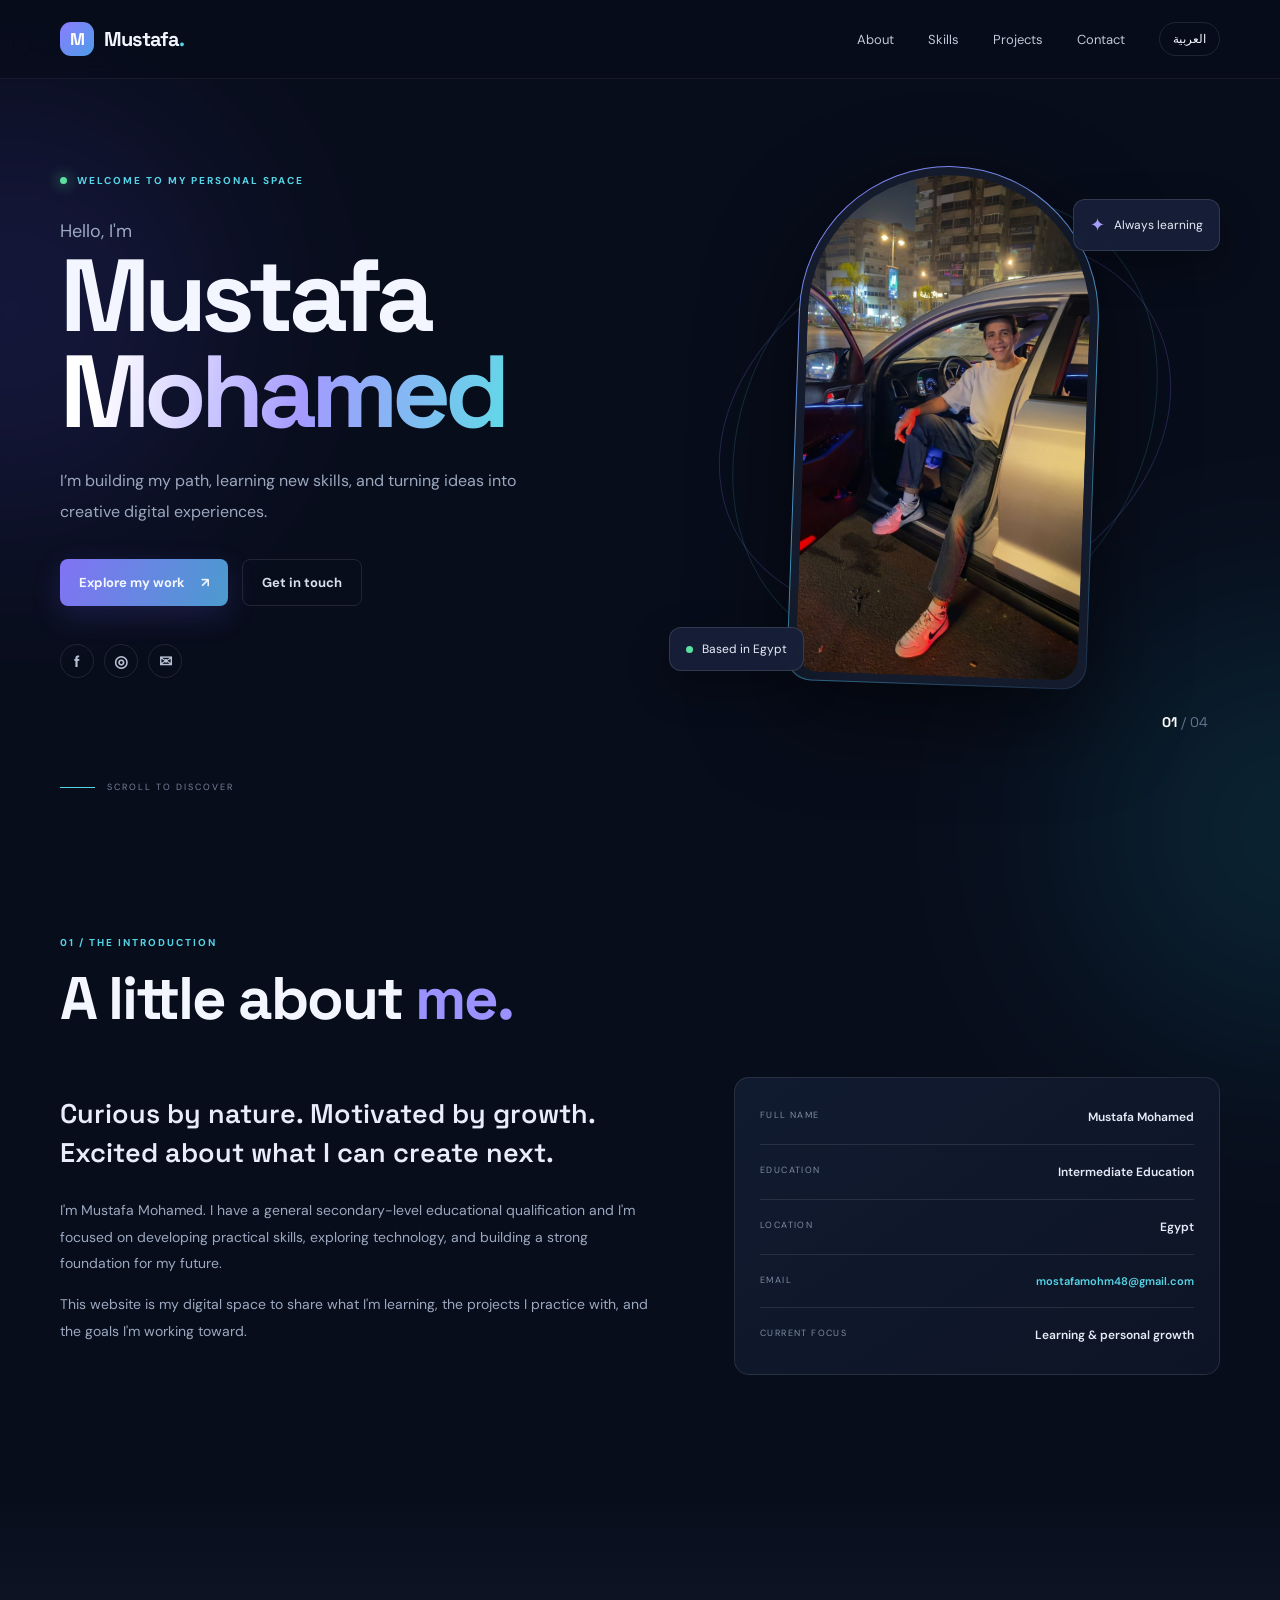
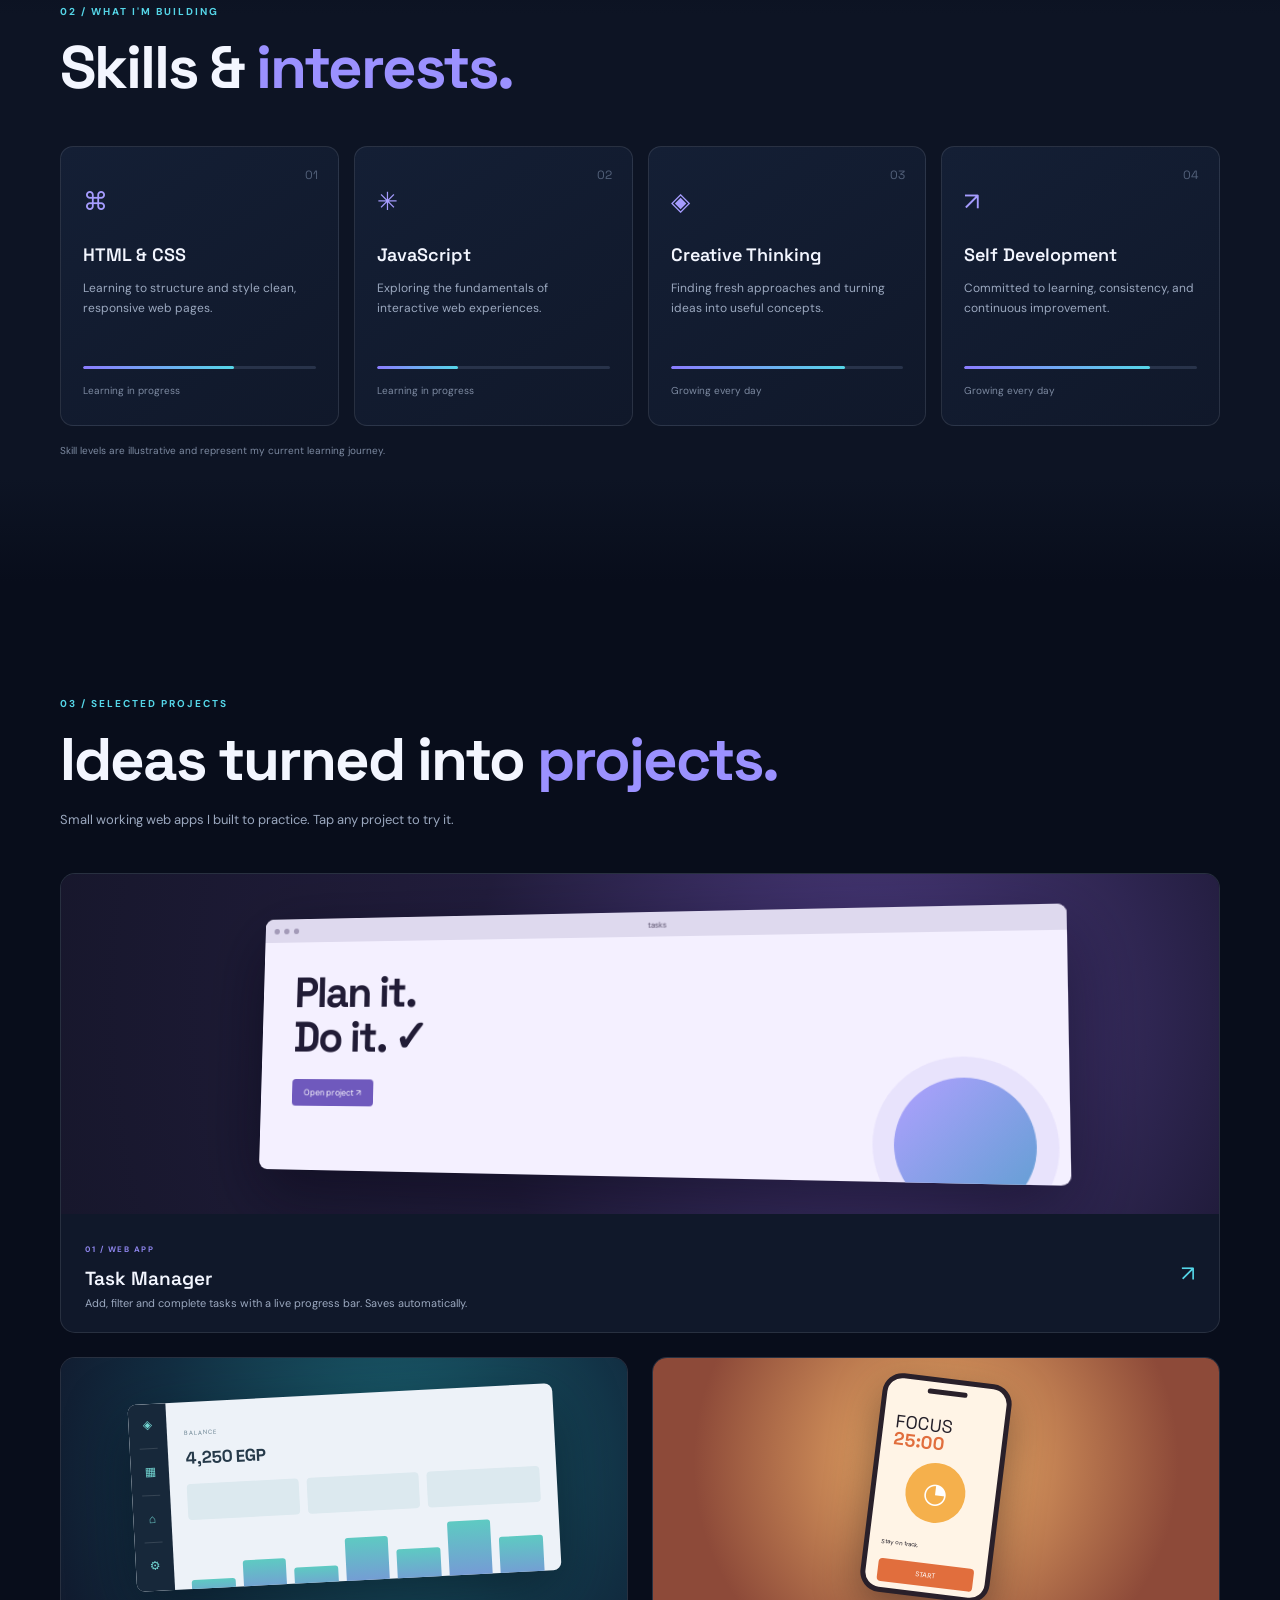
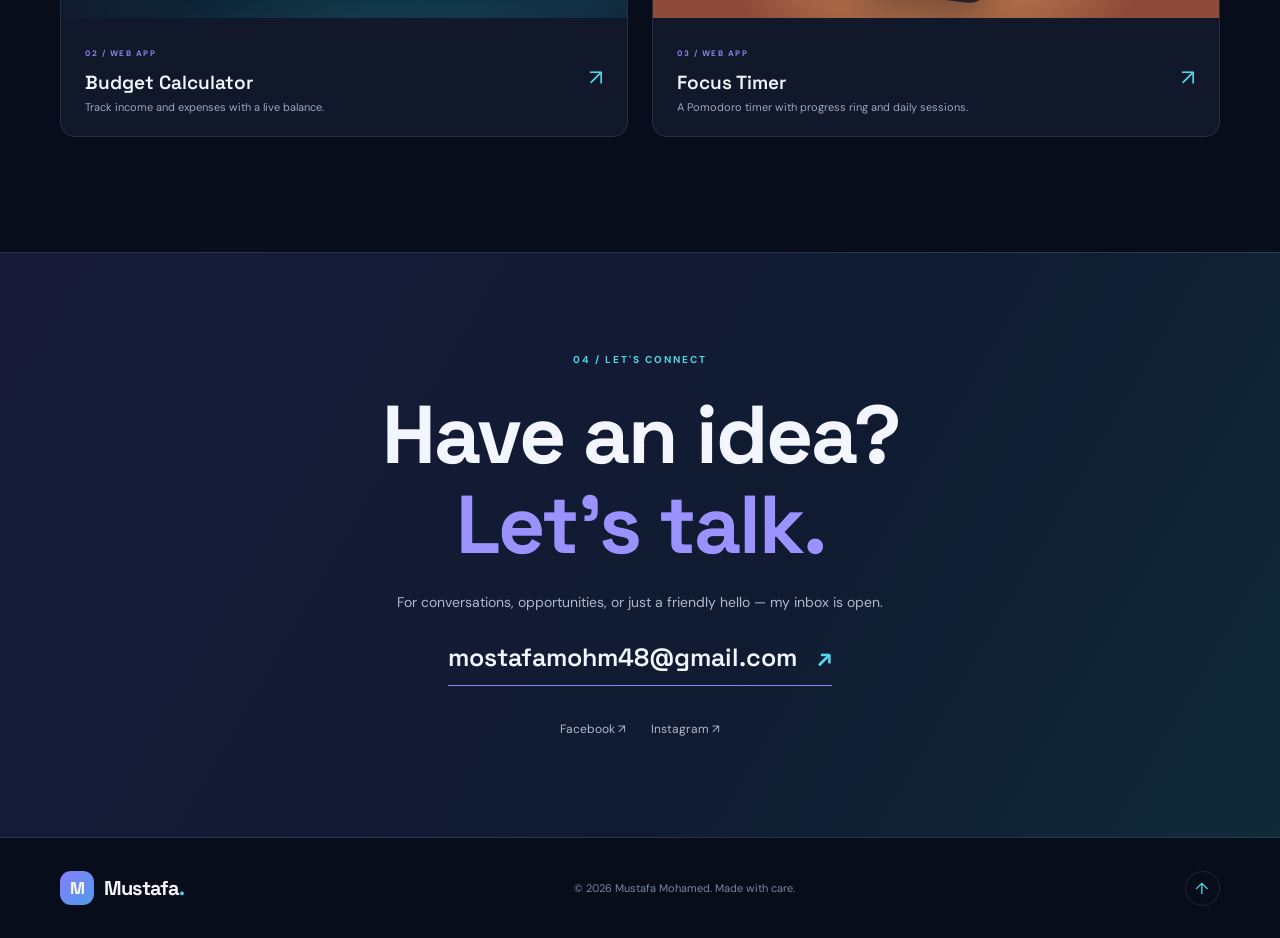
==== commit d1c27283: "Add files via upload" ====
--- a/index.html
+++ b/index.html
@@ -113,11 +113,11 @@
     </section>
 
     <section class="section container" id="projects">
-      <div class="section-heading reveal"><p class="section-label">03 / <span data-en="SELECTED CONCEPTS" data-ar="نماذج ومشاريع">SELECTED CONCEPTS</span></p><h2 data-en="Ideas turned into <em>projects.</em>" data-ar="أفكار اتحولت إلى <em>مشاريع.</em>">Ideas turned into <em>projects.</em></h2><p class="heading-note" data-en="A few portfolio-ready practice concepts. These are sample concepts, not client work." data-ar="مجموعة نماذج تدريبية للعرض في الموقع، وليست أعمالاً منفذة لعملاء.">A few portfolio-ready practice concepts. These are sample concepts, not client work.</p></div>
+      <div class="section-heading reveal"><p class="section-label">03 / <span data-en="SELECTED PROJECTS" data-ar="مشاريع مختارة">SELECTED PROJECTS</span></p><h2 data-en="Ideas turned into <em>projects.</em>" data-ar="أفكار اتحولت إلى <em>مشاريع.</em>">Ideas turned into <em>projects.</em></h2><p class="heading-note" data-en="Small working web apps I built to practice. Tap any project to try it." data-ar="تطبيقات ويب صغيرة بتشتغل فعلاً عملتها للتدريب. اضغط على أي مشروع وجرّبه.">Small working web apps I built to practice. Tap any project to try it.</p></div>
       <div class="projects-grid">
-        <article class="project-card project-large reveal"><div class="project-art art-one"><div class="mock-browser"><div class="browser-bar"><i></i><i></i><i></i><span>nexa.studio</span></div><div class="mock-content"><b>Design beyond<br>the ordinary.</b><div class="mock-pill">Explore the studio ↗</div><div class="mock-shape"></div></div></div></div><div class="project-meta"><div><span class="project-type">01 / WEB DESIGN CONCEPT</span><h3>Nexa Creative Studio</h3><p data-en="A bold landing page concept for a modern creative agency." data-ar="تصميم صفحة رئيسية عصرية لوكالة إبداعية.">A bold landing page concept for a modern creative agency.</p></div><span class="project-arrow">↗</span></div></article>
-        <article class="project-card reveal"><div class="project-art art-two"><div class="phone-mock"><div class="phone-top"></div><span>GOOD<br><b>FOOD.</b></span><div class="food-circle">✦</div><small>Fresh choices, every day.</small><div class="food-button">ORDER NOW</div></div></div><div class="project-meta"><div><span class="project-type">02 / UI CONCEPT</span><h3>Good Food — Restaurant</h3><p data-en="A vibrant restaurant interface concept." data-ar="نموذج واجهة لموقع مطعم بألوان مميزة.">A vibrant restaurant interface concept.</p></div><span class="project-arrow">↗</span></div></article>
-        <article class="project-card reveal"><div class="project-art art-three"><div class="dashboard"><div class="dash-sidebar">◈<hr>▦<hr>⌂<hr>⚙</div><div class="dash-main"><span>OVERVIEW</span><b>Welcome back</b><div class="dash-stats"><i></i><i></i><i></i></div><div class="dash-chart"><span></span><span></span><span></span><span></span><span></span><span></span><span></span></div></div></div></div><div class="project-meta"><div><span class="project-type">03 / DASHBOARD CONCEPT</span><h3>Orbit Analytics</h3><p data-en="A clean dashboard layout for visualizing key metrics." data-ar="تصميم لوحة تحكم لعرض البيانات والمؤشرات بشكل واضح.">A clean dashboard layout for visualizing key metrics.</p></div><span class="project-arrow">↗</span></div></article>
+        <a class="project-card project-large reveal" href="tasks.html"><div class="project-art art-one"><div class="mock-browser"><div class="browser-bar"><i></i><i></i><i></i><span>tasks</span></div><div class="mock-content"><b>Plan it.<br>Do it. ✓</b><div class="mock-pill">Open project ↗</div><div class="mock-shape"></div></div></div></div><div class="project-meta"><div><span class="project-type">01 / WEB APP</span><h3 data-en="Task Manager" data-ar="مدير المهام">Task Manager</h3><p data-en="Add, filter and complete tasks with a live progress bar. Saves automatically." data-ar="إضافة وتصفية وإنجاز المهام مع شريط تقدم لحظي، وبيحفظ تلقائيًا.">Add, filter and complete tasks with a live progress bar. Saves automatically.</p></div><span class="project-arrow">↗</span></div></a>
+        <a class="project-card reveal" href="budget.html"><div class="project-art art-three"><div class="dashboard"><div class="dash-sidebar">◈<hr>▦<hr>⌂<hr>⚙</div><div class="dash-main"><span>BALANCE</span><b>4,250 EGP</b><div class="dash-stats"><i></i><i></i><i></i></div><div class="dash-chart"><span></span><span></span><span></span><span></span><span></span><span></span><span></span></div></div></div></div><div class="project-meta"><div><span class="project-type">02 / WEB APP</span><h3 data-en="Budget Calculator" data-ar="حاسبة الميزانية">Budget Calculator</h3><p data-en="Track income and expenses with a live balance." data-ar="تتبّع الدخل والمصروفات مع رصيد لحظي.">Track income and expenses with a live balance.</p></div><span class="project-arrow">↗</span></div></a>
+        <a class="project-card reveal" href="pomodoro.html"><div class="project-art art-two"><div class="phone-mock"><div class="phone-top"></div><span>FOCUS<br><b>25:00</b></span><div class="food-circle">◔</div><small>Stay on track.</small><div class="food-button">START</div></div></div><div class="project-meta"><div><span class="project-type">03 / WEB APP</span><h3 data-en="Focus Timer" data-ar="مؤقت التركيز">Focus Timer</h3><p data-en="A Pomodoro timer with progress ring and daily sessions." data-ar="مؤقت بومودورو بحلقة تقدم وعدّاد جلسات يومي.">A Pomodoro timer with progress ring and daily sessions.</p></div><span class="project-arrow">↗</span></div></a>
       </div>
     </section>
 
--- a/style.css
+++ b/style.css
@@ -12,3 +12,5 @@
 @media(max-width:680px){.container{width:min(100% - 34px,540px)}.nav{height:68px}.menu-toggle{display:flex;flex-direction:column;gap:5px;padding:10px}.menu-toggle span{width:22px;height:2px;background:#fff}.nav-links{display:none;position:absolute;top:68px;left:0;right:0;background:#0d1527;padding:22px;flex-direction:column;gap:22px;border-bottom:1px solid var(--line)}.nav-links.open{display:flex}.hero{display:flex;flex-direction:column;align-items:stretch;padding-top:65px;padding-bottom:100px;gap:30px}.hero h1{font-size:70px;letter-spacing:-4px}.hero-copy{order:1}.hero-visual{order:2;height:520px}.photo-frame{width:250px}.orbit-one{width:340px;height:280px}.orbit-two{width:300px;height:400px}.card-top{top:45px;right:0}.card-bottom{bottom:35px;left:0}.hero-number{bottom:0}.scroll-cue{bottom:28px}.section{padding-top:80px;padding-bottom:80px}.section-heading h2{font-size:42px}.about-grid{grid-template-columns:1fr;gap:25px}.large-copy{font-size:23px}.skills-grid{grid-template-columns:1fr 1fr;gap:10px}.skill-card{padding:20px 15px}.skill-card h3{font-size:15px}.skill-card p{font-size:11px}.projects-grid{grid-template-columns:1fr}.project-large{grid-column:auto}.project-large .project-art{height:260px}.project-art{height:230px}.mock-browser{width:84%}.mock-content{padding:25px 20px}.mock-shape{width:85px;height:85px;right:15px}.project-meta{padding:18px}.project-meta h3{font-size:16px}.contact-section{padding:75px 0}.footer{height:auto;min-height:90px;gap:12px;flex-wrap:wrap}.footer p{font-size:9px}.info-row{flex-wrap:wrap}.info-row strong,.info-row a{max-width:65%;overflow-wrap:anywhere}}
 @media(max-width:390px){.skills-grid{grid-template-columns:1fr}.hero h1{font-size:60px}.contact-email{font-size:16px}}
 @media(prefers-reduced-motion:reduce){*,*::before,*::after{scroll-behavior:auto!important;animation-duration:.01ms!important;transition-duration:.01ms!important}.reveal{opacity:1;transform:none}}
+
+a.project-card{display:block;color:inherit;text-decoration:none}
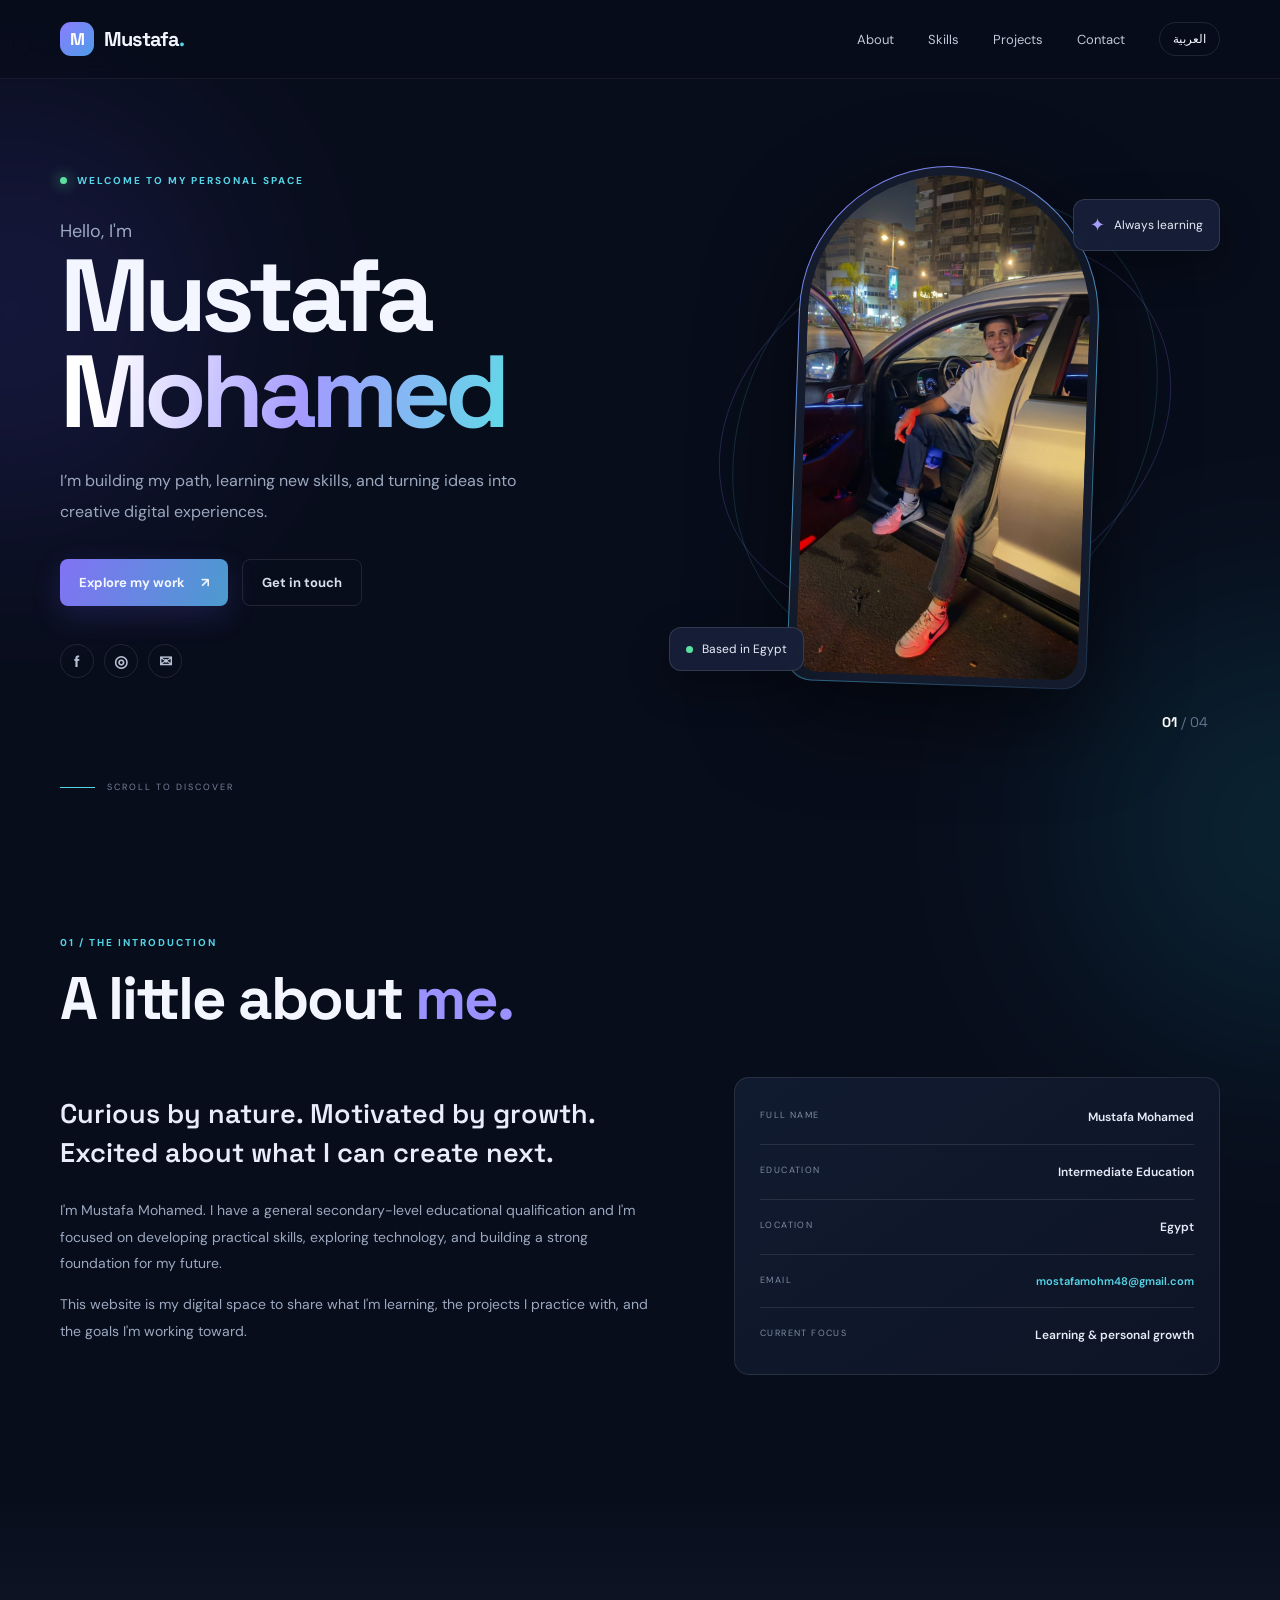
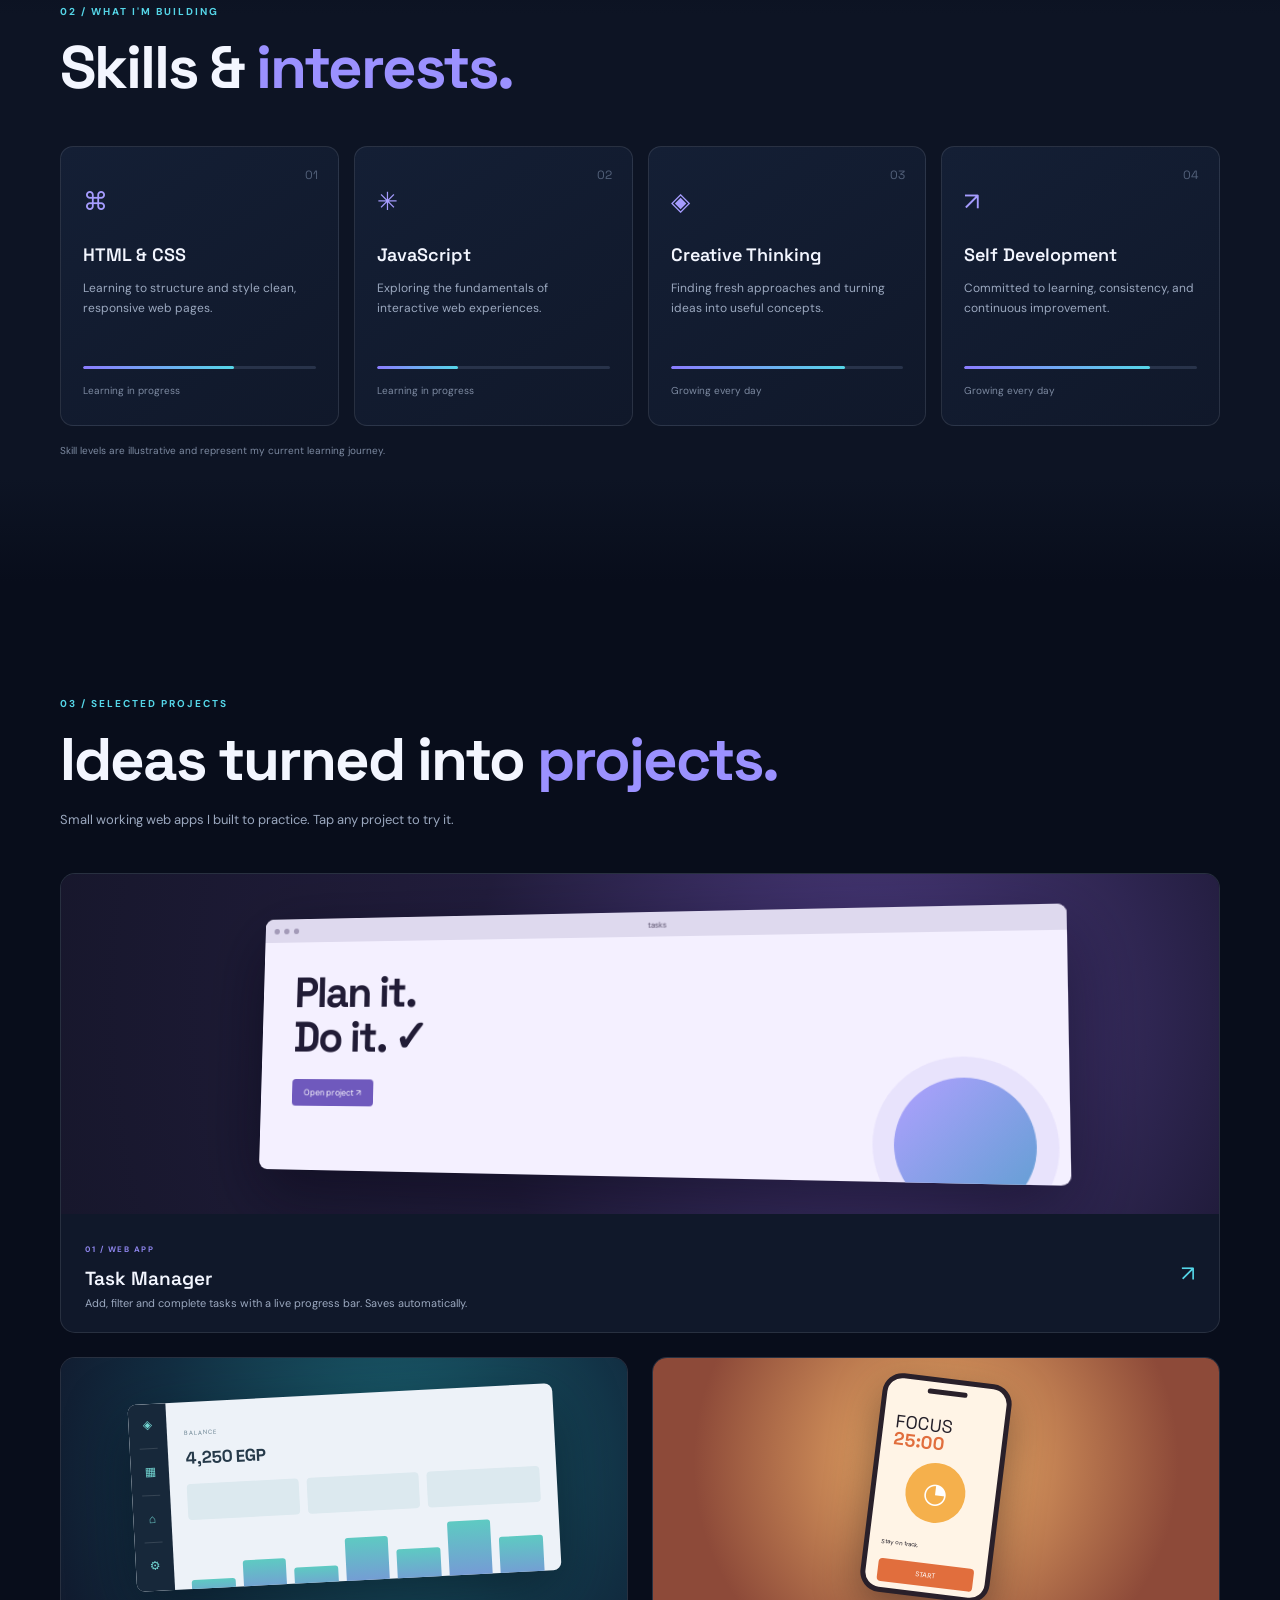
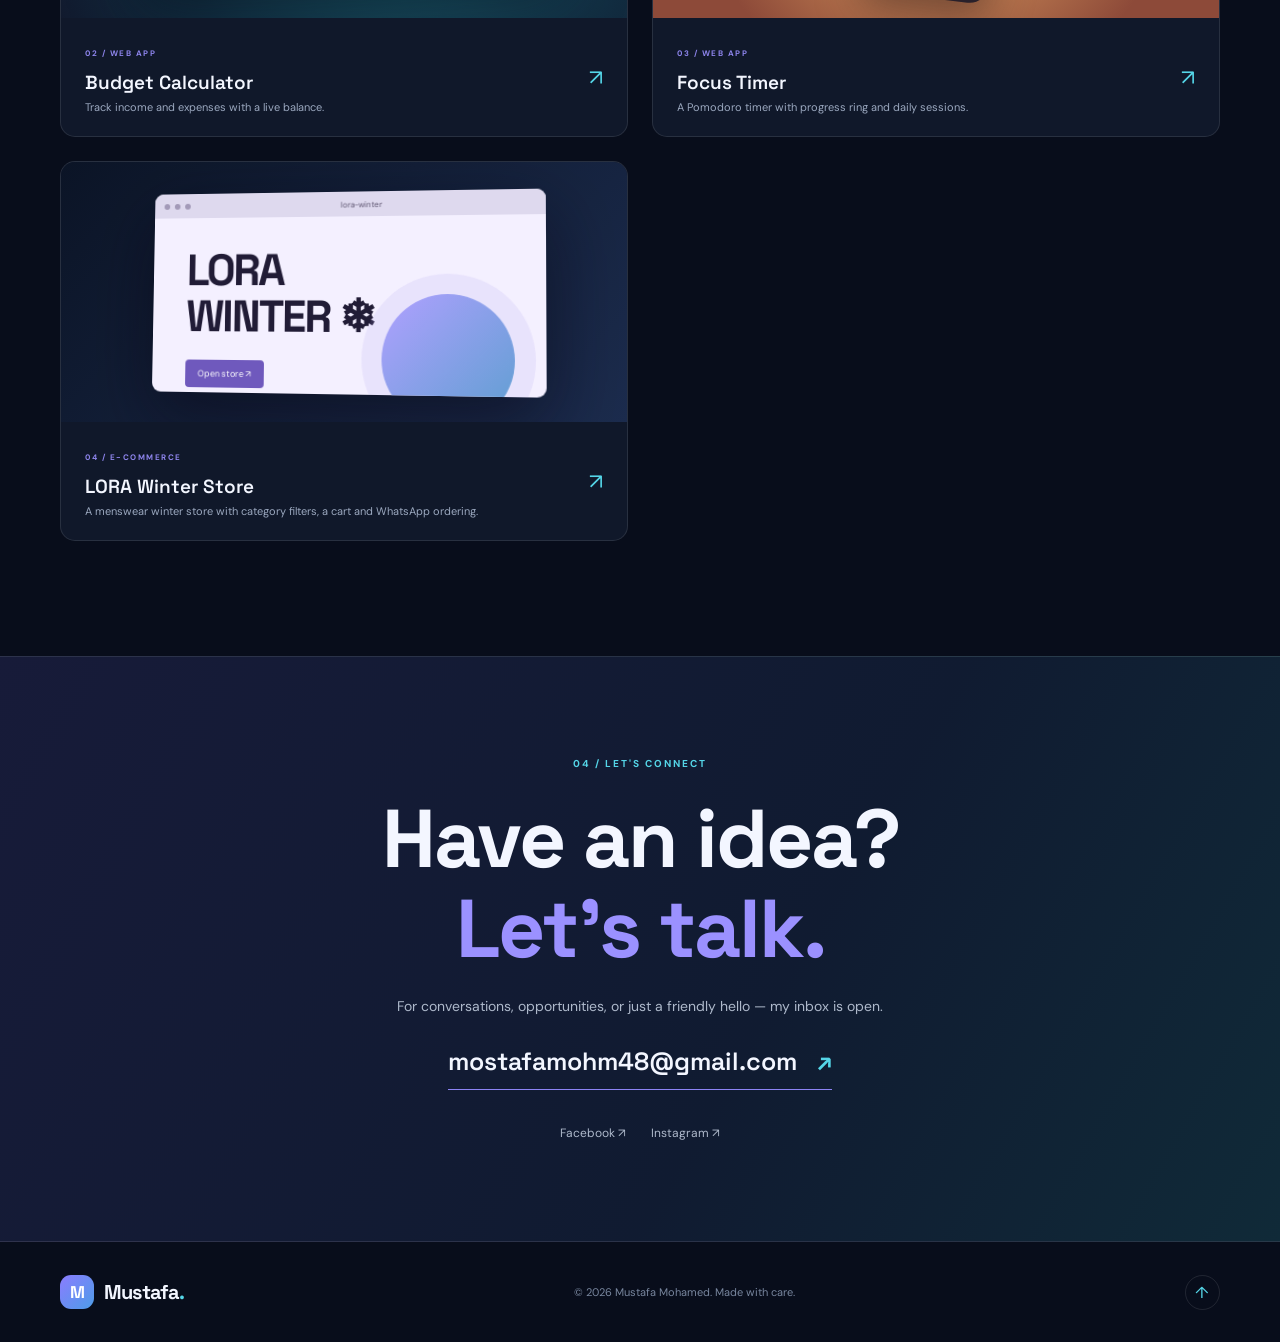
==== commit ff32cd79: "Add files via upload" ====
--- a/index.html
+++ b/index.html
@@ -118,6 +118,7 @@
         <a class="project-card project-large reveal" href="tasks.html"><div class="project-art art-one"><div class="mock-browser"><div class="browser-bar"><i></i><i></i><i></i><span>tasks</span></div><div class="mock-content"><b>Plan it.<br>Do it. ✓</b><div class="mock-pill">Open project ↗</div><div class="mock-shape"></div></div></div></div><div class="project-meta"><div><span class="project-type">01 / WEB APP</span><h3 data-en="Task Manager" data-ar="مدير المهام">Task Manager</h3><p data-en="Add, filter and complete tasks with a live progress bar. Saves automatically." data-ar="إضافة وتصفية وإنجاز المهام مع شريط تقدم لحظي، وبيحفظ تلقائيًا.">Add, filter and complete tasks with a live progress bar. Saves automatically.</p></div><span class="project-arrow">↗</span></div></a>
         <a class="project-card reveal" href="budget.html"><div class="project-art art-three"><div class="dashboard"><div class="dash-sidebar">◈<hr>▦<hr>⌂<hr>⚙</div><div class="dash-main"><span>BALANCE</span><b>4,250 EGP</b><div class="dash-stats"><i></i><i></i><i></i></div><div class="dash-chart"><span></span><span></span><span></span><span></span><span></span><span></span><span></span></div></div></div></div><div class="project-meta"><div><span class="project-type">02 / WEB APP</span><h3 data-en="Budget Calculator" data-ar="حاسبة الميزانية">Budget Calculator</h3><p data-en="Track income and expenses with a live balance." data-ar="تتبّع الدخل والمصروفات مع رصيد لحظي.">Track income and expenses with a live balance.</p></div><span class="project-arrow">↗</span></div></a>
         <a class="project-card reveal" href="pomodoro.html"><div class="project-art art-two"><div class="phone-mock"><div class="phone-top"></div><span>FOCUS<br><b>25:00</b></span><div class="food-circle">◔</div><small>Stay on track.</small><div class="food-button">START</div></div></div><div class="project-meta"><div><span class="project-type">03 / WEB APP</span><h3 data-en="Focus Timer" data-ar="مؤقت التركيز">Focus Timer</h3><p data-en="A Pomodoro timer with progress ring and daily sessions." data-ar="مؤقت بومودورو بحلقة تقدم وعدّاد جلسات يومي.">A Pomodoro timer with progress ring and daily sessions.</p></div><span class="project-arrow">↗</span></div></a>
+        <a class="project-card reveal" href="lora-store.html"><div class="project-art art-one" style="background:linear-gradient(135deg,#0B1426,#1B2B4D)"><div class="mock-browser"><div class="browser-bar"><i></i><i></i><i></i><span>lora-winter</span></div><div class="mock-content"><b>LORA<br>WINTER ❄</b><div class="mock-pill">Open store ↗</div><div class="mock-shape"></div></div></div></div><div class="project-meta"><div><span class="project-type">04 / E-COMMERCE</span><h3 data-en="LORA Winter Store" data-ar="متجر لورا الشتوي">LORA Winter Store</h3><p data-en="A menswear winter store with category filters, a cart and WhatsApp ordering." data-ar="متجر ملابس رجالي شتوي بفلترة بالأقسام وسلة وطلب عبر واتساب.">A menswear winter store with category filters, a cart and WhatsApp ordering.</p></div><span class="project-arrow">↗</span></div></a>
       </div>
     </section>
 
